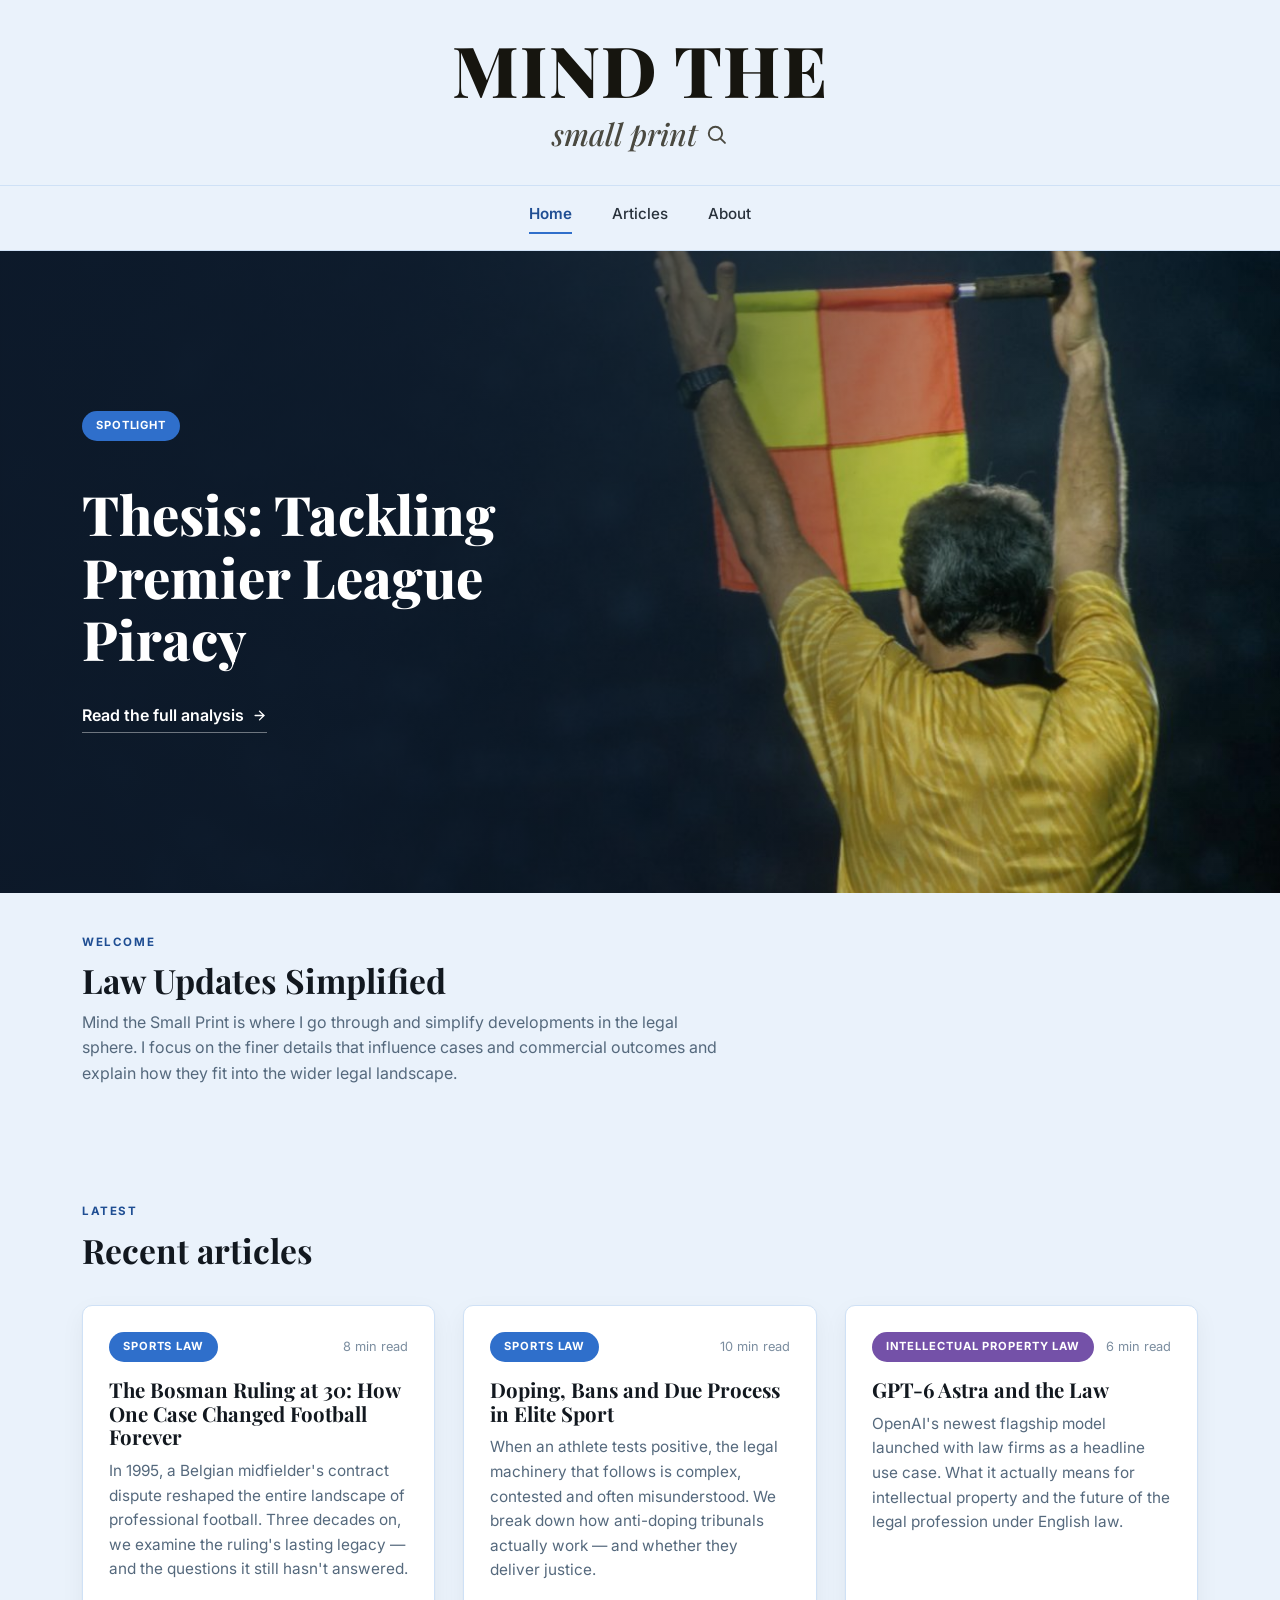
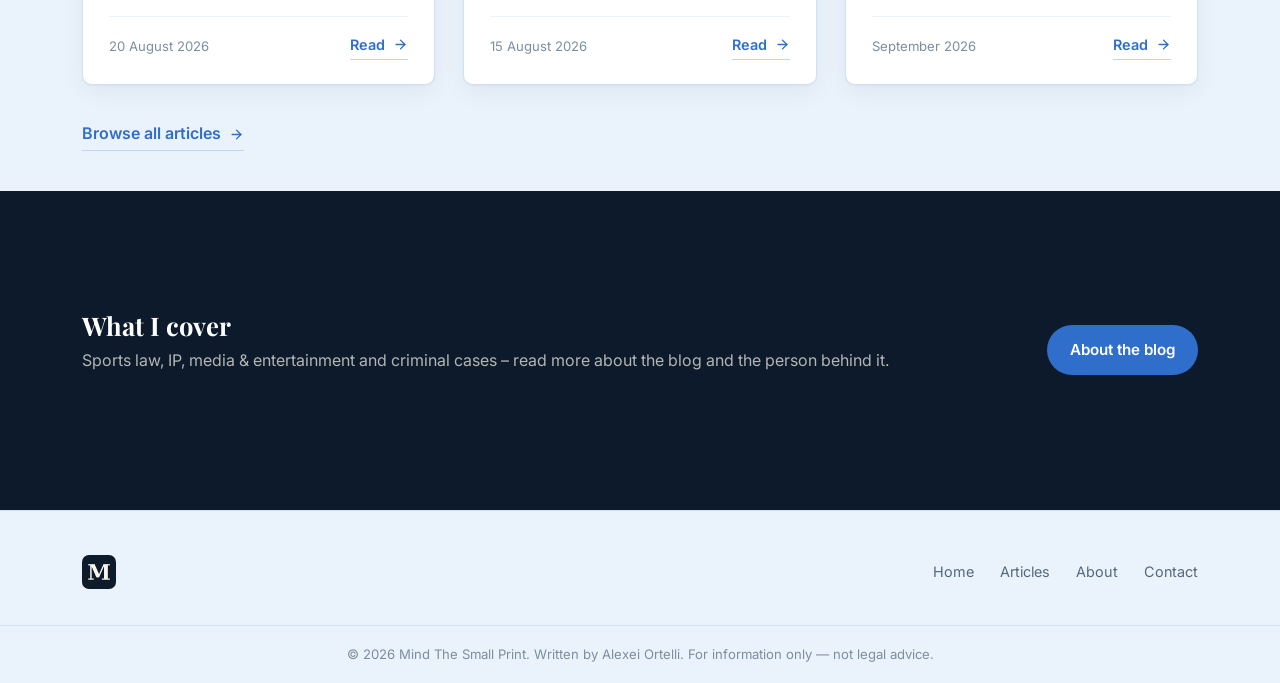
==== index.html @ 3b4da3f6 "Add Site Files" ====
<!DOCTYPE html>
<html lang="en">
<head>
<meta charset="UTF-8">
<meta name="viewport" content="width=device-width, initial-scale=1.0">
<title>Home | Mind The Small Print</title>
<meta name="description" content="Plain-English analysis and commentary on legal developments, with a particular eye on sports law.">
<meta property="og:title" content="Home | Mind The Small Print">
<meta property="og:description" content="Plain-English analysis and commentary on legal developments, with a particular eye on sports law.">
<meta property="og:type" content="website">
<meta property="og:image" content="https://mindthesmallprint.netlify.app/assets/logo-dark.png">
<link rel="icon" type="image/png" href="assets/favicon-32.png">
<link rel="stylesheet" href="css/style.css">
</head>
<body>
  <header class="site-header">
    <div class="brand-row">
      <a href="index.html" class="brand-logo" aria-label="Mind The Small Print — small print">
        <span class="brand-main">MIND THE</span>
        <span class="brand-tagline">small print <svg viewBox="0 0 24 24" fill="none" stroke="currentColor" stroke-width="2" stroke-linecap="round" stroke-linejoin="round"><circle cx="11" cy="11" r="7"/><line x1="21" y1="21" x2="16.65" y2="16.65"/></svg></span>
      </a>
    </div>
    <nav class="site-nav">
      <div class="nav-inner">
        <a href="index.html" class="nav-link active">Home</a>
        <a href="articles.html" class="nav-link">Articles</a>
        <a href="about.html" class="nav-link">About</a>
      </div>
    </nav>
  </header>
  <section class="hero hero-photo" style="background-image:url('assets/article-piracy-hero.jpg');">
    <div class="hero-photo-overlay"></div>
    <div class="hero-inner">
      <span class="badge category-sports">SPOTLIGHT</span>
      <h1>Thesis: Tackling Premier League Piracy</h1>
      <div class="hero-actions">
        <a href="articles/tackling-premier-league-piracy.html" class="text-link on-dark">Read the full analysis <svg viewBox="0 0 24 24" fill="none" stroke="currentColor" stroke-width="2.2" stroke-linecap="round" stroke-linejoin="round"><line x1="5" y1="12" x2="19" y2="12"/><polyline points="12 5 19 12 12 19"/></svg></a>
      </div>
    </div>
  </section>
  <section class="section-tight">
    <div class="container">
      <div class="section-head">
        <span class="eyebrow">Welcome</span>
        <h2>Law Updates Simplified</h2>
        <p>Mind the Small Print is where I go through and simplify developments in the legal sphere. I focus on the finer details that influence cases and commercial outcomes and explain how they fit into the wider legal landscape.</p>
      </div>
    </div>
  </section>
  <section class="section-tight">
    <div class="container">
      <div class="section-head">
        <span class="eyebrow">Latest</span>
        <h2>Recent articles</h2>
      </div>
      <div class="grid grid-3">
        <article class="card" data-category="Sports Law" data-title="the bosman ruling at 30: how one case changed football forever" data-excerpt="in 1995, a belgian midfielder's contract dispute reshaped the entire landscape of professional football. three decades on, we examine the ruling's lasting legacy — and the questions it still hasn't answered.">
          <div class="card-top">
            <span class="badge category-sports">Sports Law</span>
            <span class="read-time">8 min read</span>
          </div>
          <h3><a href="articles/bosman-ruling-at-30.html">The Bosman Ruling at 30: How One Case Changed Football Forever</a></h3>
          <p class="excerpt">In 1995, a Belgian midfielder's contract dispute reshaped the entire landscape of professional football. Three decades on, we examine the ruling's lasting legacy — and the questions it still hasn't answered.</p>
          <div class="card-foot">
            <span class="date">20 August 2026</span>
            <a href="articles/bosman-ruling-at-30.html" class="text-link">Read <svg viewBox="0 0 24 24" fill="none" stroke="currentColor" stroke-width="2.2" stroke-linecap="round" stroke-linejoin="round"><line x1="5" y1="12" x2="19" y2="12"/><polyline points="12 5 19 12 12 19"/></svg></a>
          </div>
        </article>
        <article class="card" data-category="Sports Law" data-title="doping, bans and due process in elite sport" data-excerpt="when an athlete tests positive, the legal machinery that follows is complex, contested and often misunderstood. we break down how anti-doping tribunals actually work — and whether they deliver justice.">
          <div class="card-top">
            <span class="badge category-sports">Sports Law</span>
            <span class="read-time">10 min read</span>
          </div>
          <h3><a href="articles/doping-bans-and-due-process.html">Doping, Bans and Due Process in Elite Sport</a></h3>
          <p class="excerpt">When an athlete tests positive, the legal machinery that follows is complex, contested and often misunderstood. We break down how anti-doping tribunals actually work — and whether they deliver justice.</p>
          <div class="card-foot">
            <span class="date">15 August 2026</span>
            <a href="articles/doping-bans-and-due-process.html" class="text-link">Read <svg viewBox="0 0 24 24" fill="none" stroke="currentColor" stroke-width="2.2" stroke-linecap="round" stroke-linejoin="round"><line x1="5" y1="12" x2="19" y2="12"/><polyline points="12 5 19 12 12 19"/></svg></a>
          </div>
        </article>
        <article class="card" data-category="Intellectual Property Law" data-title="gpt-6 astra and the law" data-excerpt="openai's newest flagship model launched with law firms as a headline use case. what it actually means for intellectual property and the future of the legal profession under english law.">
          <div class="card-top">
            <span class="badge category-ip">Intellectual Property Law</span>
            <span class="read-time">6 min read</span>
          </div>
          <h3><a href="articles/gpt-6-astra-and-the-law.html">GPT-6 Astra and the Law</a></h3>
          <p class="excerpt">OpenAI's newest flagship model launched with law firms as a headline use case. What it actually means for intellectual property and the future of the legal profession under English law.</p>
          <div class="card-foot">
            <span class="date">September 2026</span>
            <a href="articles/gpt-6-astra-and-the-law.html" class="text-link">Read <svg viewBox="0 0 24 24" fill="none" stroke="currentColor" stroke-width="2.2" stroke-linecap="round" stroke-linejoin="round"><line x1="5" y1="12" x2="19" y2="12"/><polyline points="12 5 19 12 12 19"/></svg></a>
          </div>
        </article>
      </div>
      <div style="margin-top:36px;">
        <a href="articles.html" class="text-link">Browse all articles <svg viewBox="0 0 24 24" fill="none" stroke="currentColor" stroke-width="2.2" stroke-linecap="round" stroke-linejoin="round"><line x1="5" y1="12" x2="19" y2="12"/><polyline points="12 5 19 12 12 19"/></svg></a>
      </div>
    </div>
  </section>
  <section class="cta-band">
    <div class="cta-inner">
      <div>
        <h2>What I cover</h2>
        <p>Sports law, IP, media & entertainment and criminal cases – read more about the blog and the person behind it.</p>
      </div>
      <a href="about.html" class="btn btn-primary">About the blog</a>
    </div>
  </section>
  <footer class="site-footer">
    <div class="footer-inner">
      <a href="index.html" class="footer-logo">
        <img src="assets/favicon.png" alt="Mind The Small Print">
      </a>
      <nav class="footer-links">
        <a href="index.html">Home</a>
        <a href="articles.html">Articles</a>
        <a href="about.html">About</a>
        <a href="mailto:Alexeiortelli@outlook.com">Contact</a>
      </nav>
    </div>
    <div class="footer-bottom">
      &copy; <span id="year"></span> Mind The Small Print. Written by Alexei Ortelli. For information only — not legal advice.
    </div>
  </footer>
  <script src="js/articles-data.js"></script>
  <script src="js/main.js"></script>
</body>
</html>
---- css/style.css ----
/* ==========================================================================
   Mind The Small Print — stylesheet
   A single shared stylesheet used by every page of the site.
   ========================================================================== */

@import url('https://fonts.googleapis.com/css2?family=Playfair+Display:ital,wght@0,600;0,700;0,800;0,900;1,500;1,600&family=Inter:wght@400;500;600;700&display=swap');

:root {
  /* Brand palette */
  --navy: #0d1a2b;
  --navy-soft: #16293f;
  --blue: #2f6fcb;
  --blue-dark: #1f4e93;
  --blue-pale: #eaf2fb;
  --blue-band: #d7e7f8;
  --blue-card: #eef5fc;
  --blue-border: #bcd7f2;
  --blue-border-soft: #cfe1f6;

  --ink: #12181f;
  --ink-soft: #29323c;
  --muted: #55697d;
  --muted-soft: #7c8ea0;

  --white: #ffffff;
  --cream: #faf6ee;

  --serif: 'Playfair Display', Georgia, 'Times New Roman', serif;
  --sans: 'Inter', -apple-system, BlinkMacSystemFont, 'Segoe UI', Roboto, sans-serif;

  --max-width: 1180px;
  --radius-s: 6px;
  --radius-m: 10px;
  --radius-full: 999px;

  --shadow-card: 0 1px 2px rgba(13, 26, 43, 0.04), 0 8px 24px rgba(13, 26, 43, 0.05);
}

* { box-sizing: border-box; }

html {
  scroll-behavior: smooth;
}

body {
  margin: 0;
  font-family: var(--sans);
  background: var(--blue-pale);
  color: var(--ink-soft);
  line-height: 1.6;
  -webkit-font-smoothing: antialiased;
}

img { max-width: 100%; display: block; }

a { color: inherit; text-decoration: none; }

.container {
  max-width: var(--max-width);
  margin: 0 auto;
  padding: 0 32px;
}

h1, h2, h3, h4 {
  font-family: var(--serif);
  color: var(--ink);
  line-height: 1.15;
  margin: 0;
}

p { margin: 0 0 1em 0; }

.eyebrow {
  display: block;
  font-family: var(--sans);
  font-size: 0.72rem;
  font-weight: 700;
  letter-spacing: 0.14em;
  text-transform: uppercase;
  color: var(--blue-dark);
  margin-bottom: 10px;
}

/* ---------- Buttons & links ---------- */

.text-link {
  display: inline-flex;
  align-items: center;
  gap: 8px;
  font-weight: 600;
  color: var(--blue);
  border-bottom: 1.5px solid var(--blue-border);
  padding-bottom: 3px;
  transition: color 0.15s ease, border-color 0.15s ease, gap 0.15s ease;
}
.text-link:hover { color: var(--blue-dark); border-color: var(--blue-dark); gap: 11px; }
.text-link.on-dark { color: var(--white); border-color: rgba(255,255,255,0.4); }
.text-link.on-dark:hover { color: var(--white); border-color: var(--white); }
.text-link svg { width: 15px; height: 15px; flex-shrink: 0; }

.btn {
  display: inline-flex;
  align-items: center;
  gap: 8px;
  font-family: var(--sans);
  font-weight: 600;
  font-size: 0.95rem;
  padding: 12px 22px;
  border-radius: var(--radius-full);
  border: 1.5px solid transparent;
  cursor: pointer;
  transition: all 0.15s ease;
}
.btn-primary { background: var(--blue); color: var(--white); }
.btn-primary:hover { background: var(--blue-dark); }
.btn-outline { background: transparent; border-color: var(--blue-border); color: var(--blue-dark); }
.btn-outline:hover { border-color: var(--blue); background: var(--blue-card); }

/* ---------- Badges / pills ---------- */

.badge {
  display: inline-block;
  font-family: var(--sans);
  font-size: 0.7rem;
  font-weight: 700;
  letter-spacing: 0.08em;
  text-transform: uppercase;
  padding: 6px 14px;
  border-radius: var(--radius-full);
  background: var(--blue);
  color: var(--white);
  white-space: nowrap;
}
.badge.badge-outline {
  background: transparent;
  border: 1.5px solid var(--blue-border);
  color: var(--blue-dark);
}

.category-sports  { background: #2f6fcb; }
.category-ip { background: #7451a8; }
.category-media { background: #2f8a9c; }
.category-criminal { background: #a83a4a; }
.category-wider { background: #a8632f; }

/* ---------- Header ---------- */

.site-header {
  background: var(--blue-pale);
}
.site-header .brand-row {
  padding: 34px 32px 26px;
  text-align: center;
}
.brand-logo {
  display: inline-flex;
  flex-direction: column;
  align-items: center;
  gap: 6px;
}
.brand-main {
  font-family: var(--serif);
  font-weight: 800;
  font-size: clamp(2.6rem, 6vw, 4.4rem);
  letter-spacing: 0.02em;
  color: #16150f;
  line-height: 1;
}
.brand-tagline {
  display: inline-flex;
  align-items: center;
  gap: 8px;
  font-family: var(--serif);
  font-style: italic;
  font-weight: 500;
  font-size: clamp(1.3rem, 2.6vw, 1.9rem);
  color: #4a4940;
}
.brand-tagline svg {
  width: 0.75em;
  height: 0.75em;
  stroke: #4a4940;
  flex-shrink: 0;
}

.site-nav {
  border-top: 1px solid var(--blue-border-soft);
  border-bottom: 1px solid var(--blue-border-soft);
}
.site-nav .nav-inner {
  display: flex;
  justify-content: center;
  gap: 40px;
  padding: 16px 32px;
}
.site-nav a {
  font-weight: 500;
  font-size: 0.95rem;
  color: var(--ink-soft);
  padding-bottom: 6px;
  border-bottom: 2px solid transparent;
  transition: color 0.15s ease, border-color 0.15s ease;
}
.site-nav a:hover { color: var(--blue-dark); }
.site-nav a.active {
  color: var(--blue-dark);
  font-weight: 600;
  border-bottom-color: var(--blue);
}

.nav-toggle {
  display: none;
  background: none;
  border: none;
  cursor: pointer;
  padding: 8px;
}
.nav-toggle svg { width: 24px; height: 24px; color: var(--ink); }

/* ---------- Hero (home + article header) ---------- */

.hero {
  position: relative;
  background: linear-gradient(160deg, var(--navy) 0%, var(--navy-soft) 100%);
  color: var(--white);
  overflow: hidden;
}
.hero-motif {
  position: absolute;
  inset: 0;
  opacity: 0.5;
  pointer-events: none;
}
.hero-motif svg { width: 100%; height: 100%; }

.hero.hero-photo {
  background-size: cover;
  background-position: center 25%;
  background-repeat: no-repeat;
}
.hero-photo-overlay {
  position: absolute;
  inset: 0;
  background: linear-gradient(100deg,
    rgba(13, 26, 43, 0.97) 0%,
    rgba(13, 26, 43, 0.90) 30%,
    rgba(13, 26, 43, 0.58) 52%,
    rgba(13, 26, 43, 0.22) 72%,
    rgba(13, 26, 43, 0.05) 100%);
  pointer-events: none;
}

.hero-inner {
  position: relative;
  z-index: 1;
  padding: 96px 32px 96px;
  max-width: var(--max-width);
  margin: 0 auto;
  display: grid;
  grid-template-columns: minmax(0, 1fr);
  justify-items: start;
  gap: 20px;
}
.hero .badge { margin-bottom: 22px; }
.hero h1 {
  font-size: clamp(2.2rem, 5vw, 3.4rem);
  font-weight: 800;
  color: var(--white);
  max-width: 16ch;
}
.hero .hero-meta {
  display: flex;
  gap: 18px;
  align-items: center;
  color: rgba(250, 246, 238, 0.7);
  font-size: 0.9rem;
  margin-top: 4px;
  flex-wrap: wrap;
}
.hero .hero-actions { margin-top: 12px; }

.hero.hero-compact .hero-inner { padding: 64px 32px 60px; }
.hero.hero-compact h1 { font-size: clamp(1.9rem, 4vw, 2.6rem); max-width: 22ch; }

/* ---------- Section bands ---------- */

.band {
  background: var(--blue-band);
  border-bottom: 1px solid var(--blue-border-soft);
}
.band-inner { padding: 56px 32px 48px; max-width: var(--max-width); margin: 0 auto; }
.band h1, .band h2 { max-width: 26ch; }
.band .lede { font-size: 1.1rem; color: var(--muted); margin-top: 14px; max-width: 56ch; }

/* ---------- Sections / layout ---------- */

section { padding: 64px 0; }
.section-tight { padding: 40px 0; }

.section-head { max-width: 640px; margin: 0 0 36px; }
.section-head h2 { font-size: clamp(1.6rem, 3vw, 2.1rem); }
.section-head p { color: var(--muted); margin-top: 10px; }

.grid {
  display: grid;
  gap: 28px;
}
.grid-3 { grid-template-columns: repeat(3, 1fr); }
.grid-2 { grid-template-columns: repeat(2, 1fr); }

/* ---------- Article cards ---------- */

.card {
  background: var(--white);
  border: 1px solid var(--blue-border-soft);
  border-radius: var(--radius-m);
  padding: 26px 26px 24px;
  display: flex;
  flex-direction: column;
  box-shadow: var(--shadow-card);
  transition: transform 0.18s ease, box-shadow 0.18s ease, border-color 0.18s ease;
}
.card:hover {
  transform: translateY(-3px);
  border-color: var(--blue-border);
  box-shadow: 0 10px 28px rgba(13, 26, 43, 0.09);
}
.card-top {
  display: flex;
  justify-content: space-between;
  align-items: center;
  margin-bottom: 16px;
  gap: 10px;
}
.card-top .read-time { font-size: 0.8rem; color: var(--muted-soft); white-space: nowrap; }
.card h3 {
  font-size: 1.28rem;
  font-weight: 700;
  margin-bottom: 10px;
}
.card h3 a:hover { color: var(--blue-dark); }
.card p.excerpt {
  color: var(--muted);
  font-size: 0.96rem;
  flex-grow: 1;
}
.card-foot {
  display: flex;
  justify-content: space-between;
  align-items: center;
  margin-top: 18px;
  padding-top: 16px;
  border-top: 1px solid var(--blue-pale);
}
.card-foot .date { font-size: 0.82rem; color: var(--muted-soft); }
.card-foot .text-link { font-size: 0.9rem; }

/* ---------- Simple info cards (About: what I cover) ---------- */

.info-card {
  background: var(--blue-card);
  border: 1px solid var(--blue-border-soft);
  border-radius: var(--radius-m);
  padding: 22px 24px;
  transition: border-color 0.15s ease, box-shadow 0.15s ease;
}
.info-card:hover { border-color: var(--blue-border); box-shadow: var(--shadow-card); }
.info-card h3 { font-size: 1.08rem; margin-bottom: 8px; }
.info-card h3 a { border-bottom: 1.5px solid transparent; }
.info-card h3 a:hover { color: var(--blue-dark); border-bottom-color: var(--blue-border); }
.info-card p { color: var(--muted); font-size: 0.93rem; margin: 0; }
.info-card-wide { grid-column: 1 / -1; }

/* ---------- Filters / search (Articles page) ---------- */

.filters-row {
  display: flex;
  align-items: center;
  justify-content: space-between;
  gap: 24px;
  flex-wrap: wrap;
  padding: 26px 0;
}
.filter-pills {
  display: flex;
  gap: 10px;
  flex-wrap: wrap;
}
.filter-pill {
  font-family: var(--sans);
  font-size: 0.85rem;
  font-weight: 600;
  padding: 8px 18px;
  border-radius: var(--radius-full);
  border: 1.5px solid var(--blue-border);
  background: var(--white);
  color: var(--blue-dark);
  cursor: pointer;
  transition: all 0.15s ease;
}
.filter-pill:hover { border-color: var(--blue); }
.filter-pill.active { background: var(--blue); border-color: var(--blue); color: var(--white); }

.search-box {
  position: relative;
  min-width: 240px;
}
.search-box input {
  width: 100%;
  font-family: var(--sans);
  font-size: 0.92rem;
  padding: 10px 16px 10px 38px;
  border-radius: var(--radius-full);
  border: 1.5px solid var(--blue-border);
  background: var(--white);
  color: var(--ink-soft);
}
.search-box input:focus {
  outline: none;
  border-color: var(--blue);
}
.search-box svg {
  position: absolute;
  left: 13px;
  top: 50%;
  transform: translateY(-50%);
  width: 16px;
  height: 16px;
  color: var(--muted-soft);
}

.empty-state {
  text-align: center;
  padding: 64px 20px;
  color: var(--muted);
}
.empty-state h3 { margin-bottom: 8px; color: var(--ink-soft); }

/* ---------- About page: author card ---------- */

.author-card {
  display: flex;
  align-items: flex-start;
  justify-content: space-between;
  gap: 40px;
}
.author-text { flex: 1 1 auto; min-width: 0; }
.author-card .name { font-size: 1.5rem; margin: 2px 0 12px; }
.author-card p { color: var(--muted); }
.author-card p a { color: var(--blue-dark); font-weight: 600; border-bottom: 1px solid var(--blue-border); }
.author-card p a:hover { color: var(--blue); }
.author-photo {
  width: 140px;
  height: 140px;
  border-radius: 50%;
  object-fit: cover;
  flex-shrink: 0;
  border: 3px solid #ffffff;
  box-shadow: 0 4px 14px rgba(22, 21, 15, 0.14);
}

/* ---------- Article body ---------- */

.article-body {
  max-width: 720px;
  margin: 0 auto;
  padding: 56px 32px 40px;
}
.article-body p {
  font-size: 1.08rem;
  color: var(--ink-soft);
}
.article-body h2 {
  font-size: 1.5rem;
  margin: 1.6em 0 0.6em;
}
.article-body h3 {
  font-size: 1.2rem;
  margin: 1.4em 0 0.5em;
}
.article-body blockquote {
  margin: 1.8em 0;
  padding: 4px 0 4px 22px;
  border-left: 3px solid var(--blue);
  font-family: var(--serif);
  font-style: italic;
  font-size: 1.2rem;
  color: var(--ink-soft);
}
.article-body ul, .article-body ol {
  font-size: 1.05rem;
  color: var(--ink-soft);
  padding-left: 1.3em;
}
.article-body li { margin-bottom: 0.5em; }
.article-body a { color: var(--blue-dark); border-bottom: 1px solid var(--blue-border); font-weight: 500; }
.article-body a:hover { color: var(--blue); }
.article-body hr {
  border: none;
  border-top: 1px solid var(--blue-border-soft);
  margin: 2.4em 0;
}

.disclaimer {
  max-width: 720px;
  margin: 0 auto 56px;
  padding: 18px 32px;
}
.disclaimer p {
  background: var(--blue-card);
  border: 1px solid var(--blue-border-soft);
  border-radius: var(--radius-m);
  padding: 16px 20px;
  font-size: 0.88rem;
  color: var(--muted);
  margin: 0;
}

.article-nav {
  border-top: 1px solid var(--blue-border-soft);
  padding: 32px 0 0;
}

/* ---------- Newsletter / CTA band ---------- */

.cta-band {
  background: var(--navy);
  color: var(--white);
}
.cta-inner {
  max-width: var(--max-width);
  margin: 0 auto;
  padding: 56px 32px;
  display: flex;
  justify-content: space-between;
  align-items: center;
  gap: 24px;
  flex-wrap: wrap;
}
.cta-inner h2 { color: var(--white); font-size: 1.6rem; max-width: 20ch; }
.cta-inner p { color: rgba(250,246,238,0.7); margin-top: 8px; }

/* ---------- Footer ---------- */

.site-footer {
  background: var(--blue-pale);
  border-top: 1px solid var(--blue-border-soft);
}
.footer-inner {
  max-width: var(--max-width);
  margin: 0 auto;
  padding: 44px 32px 36px;
  display: flex;
  justify-content: space-between;
  align-items: center;
  gap: 20px;
  flex-wrap: wrap;
}
.footer-logo img { height: 34px; width: 34px; border-radius: 7px; }
.footer-links { display: flex; gap: 26px; flex-wrap: wrap; }
.footer-links a { font-size: 0.9rem; color: var(--muted); }
.footer-links a:hover { color: var(--blue-dark); }
.footer-bottom {
  border-top: 1px solid var(--blue-border-soft);
  padding: 18px 32px;
  text-align: center;
  font-size: 0.82rem;
  color: var(--muted-soft);
}

/* ---------- Responsive ---------- */

@media (max-width: 860px) {
  .grid-3 { grid-template-columns: repeat(2, 1fr); }
  .hero-inner { padding: 70px 28px; }
}

@media (max-width: 640px) {
  .container, .band-inner, .cta-inner, .footer-inner { padding-left: 20px; padding-right: 20px; }
  .grid-3, .grid-2 { grid-template-columns: 1fr; }
  .site-nav .nav-inner { gap: 26px; padding: 14px 20px; }
  .hero-inner { padding: 56px 20px; }
  .brand-main { font-size: 2.4rem; }
  .brand-tagline { font-size: 1.1rem; }
  .filters-row { flex-direction: column; align-items: stretch; }
  .search-box { min-width: 0; }
  .cta-inner { flex-direction: column; align-items: flex-start; }
  .author-card { flex-direction: column-reverse; align-items: flex-start; gap: 20px; }
  .author-photo { width: 96px; height: 96px; }
}
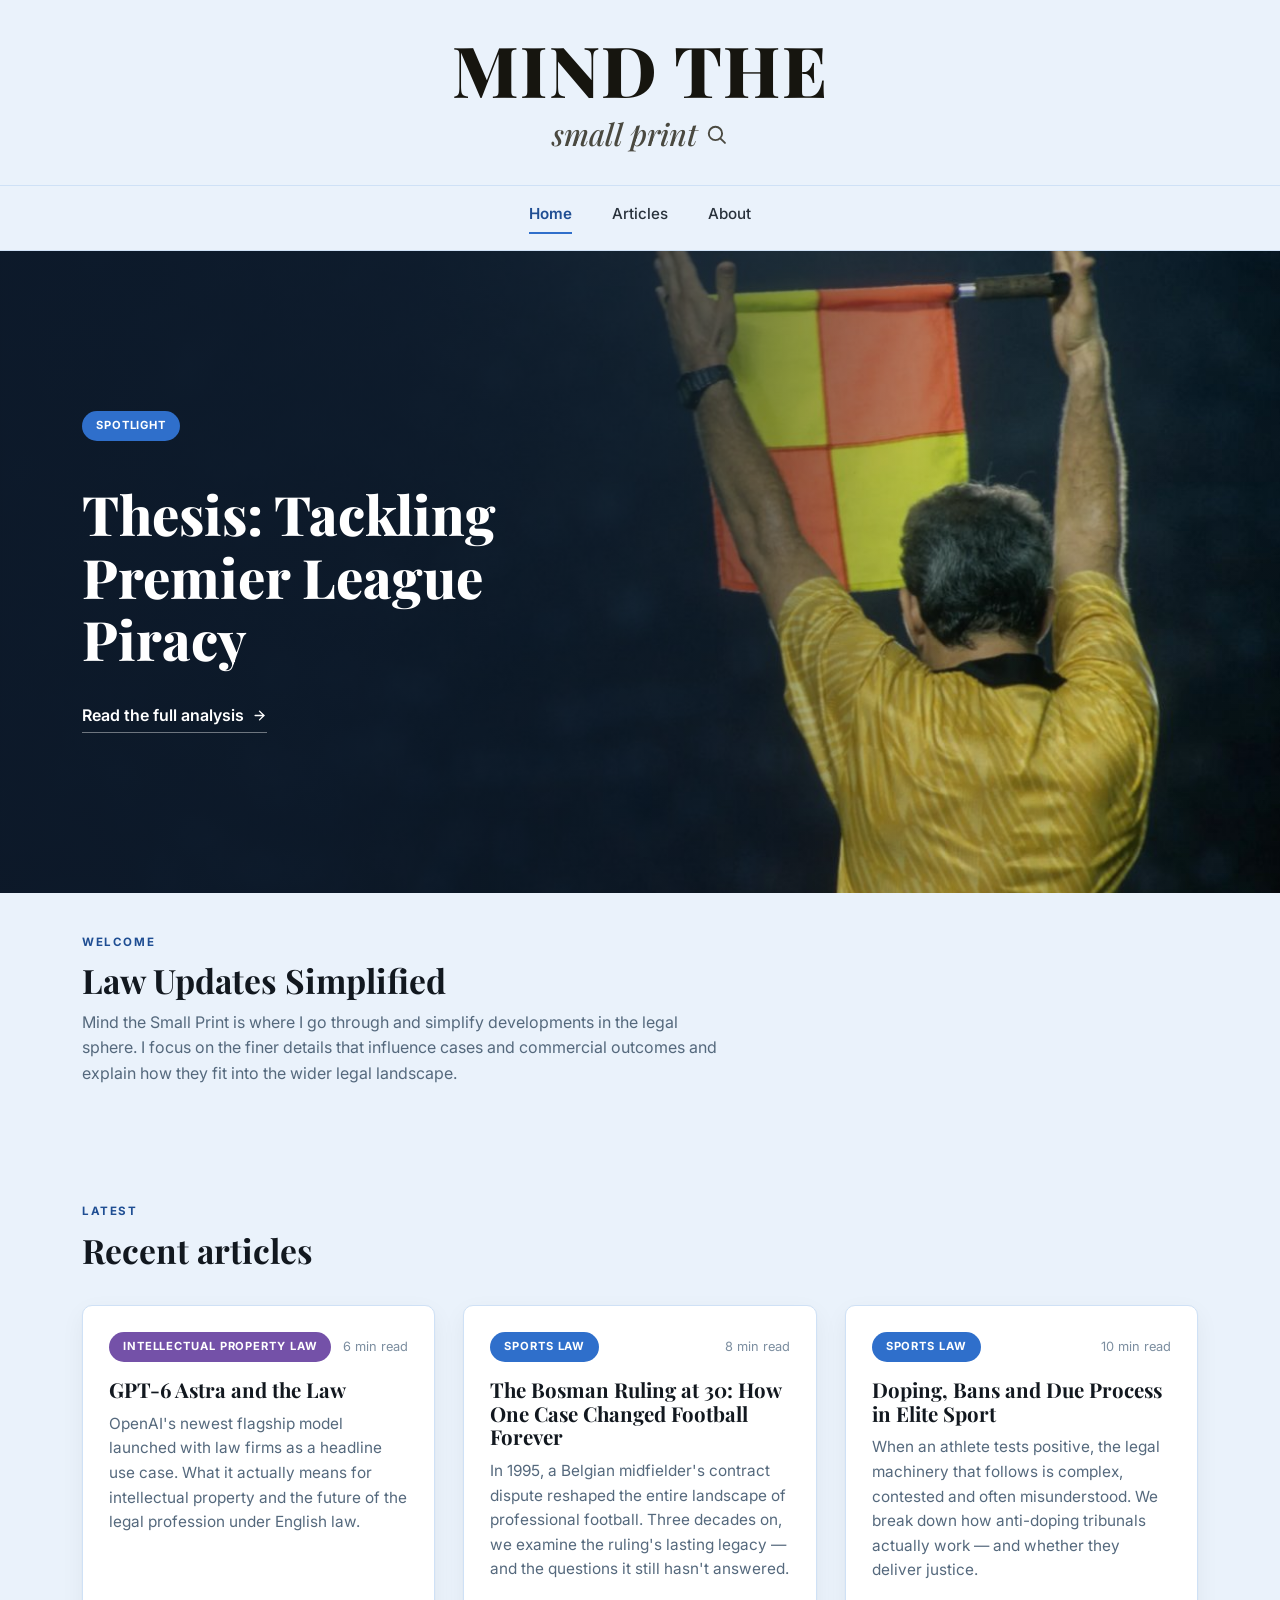
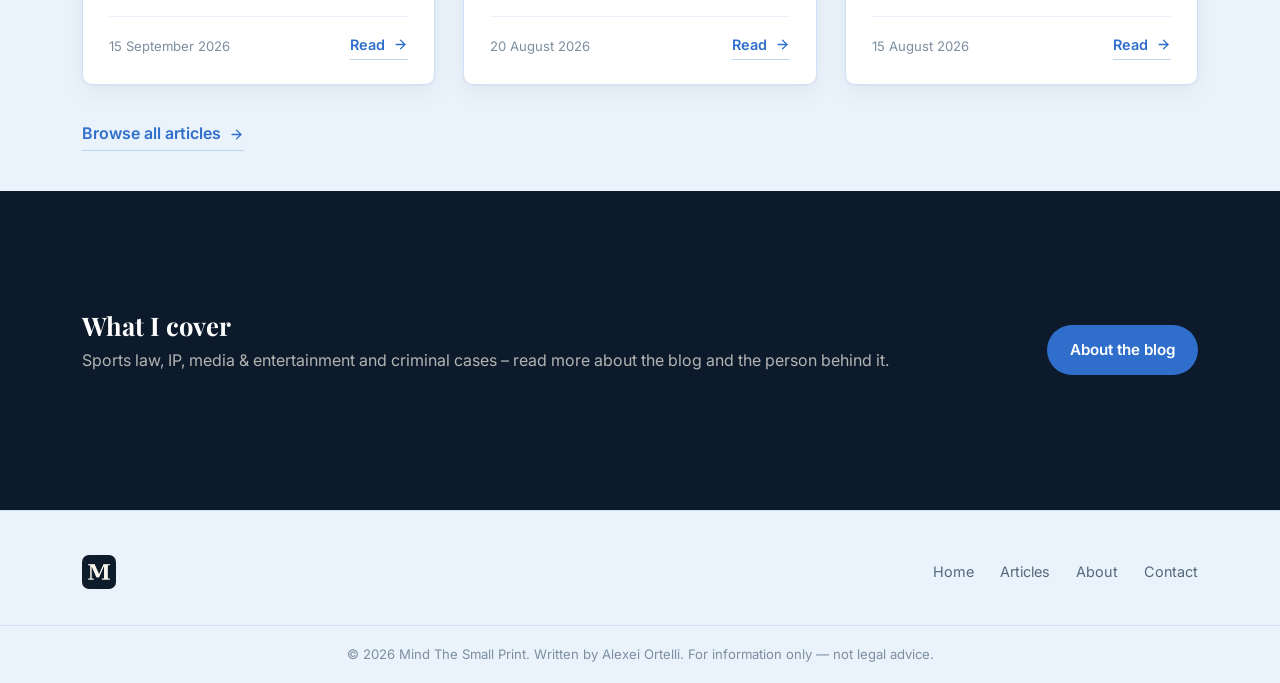
==== commit 04491cfd: "Update GPT 6 order" ====
--- a/index.html
+++ b/index.html
@@ -54,6 +54,18 @@
         <h2>Recent articles</h2>
       </div>
       <div class="grid grid-3">
+        <article class="card" data-category="Intellectual Property Law" data-title="gpt-6 astra and the law" data-excerpt="openai's newest flagship model launched with law firms as a headline use case. what it actually means for intellectual property and the future of the legal profession under english law.">
+          <div class="card-top">
+            <span class="badge category-ip">Intellectual Property Law</span>
+            <span class="read-time">6 min read</span>
+          </div>
+          <h3><a href="articles/gpt-6-astra-and-the-law.html">GPT-6 Astra and the Law</a></h3>
+          <p class="excerpt">OpenAI's newest flagship model launched with law firms as a headline use case. What it actually means for intellectual property and the future of the legal profession under English law.</p>
+          <div class="card-foot">
+            <span class="date">15 September 2026</span>
+            <a href="articles/gpt-6-astra-and-the-law.html" class="text-link">Read <svg viewBox="0 0 24 24" fill="none" stroke="currentColor" stroke-width="2.2" stroke-linecap="round" stroke-linejoin="round"><line x1="5" y1="12" x2="19" y2="12"/><polyline points="12 5 19 12 12 19"/></svg></a>
+          </div>
+        </article>
         <article class="card" data-category="Sports Law" data-title="the bosman ruling at 30: how one case changed football forever" data-excerpt="in 1995, a belgian midfielder's contract dispute reshaped the entire landscape of professional football. three decades on, we examine the ruling's lasting legacy — and the questions it still hasn't answered.">
           <div class="card-top">
             <span class="badge category-sports">Sports Law</span>
@@ -76,18 +88,6 @@
           <div class="card-foot">
             <span class="date">15 August 2026</span>
             <a href="articles/doping-bans-and-due-process.html" class="text-link">Read <svg viewBox="0 0 24 24" fill="none" stroke="currentColor" stroke-width="2.2" stroke-linecap="round" stroke-linejoin="round"><line x1="5" y1="12" x2="19" y2="12"/><polyline points="12 5 19 12 12 19"/></svg></a>
-          </div>
-        </article>
-        <article class="card" data-category="Intellectual Property Law" data-title="gpt-6 astra and the law" data-excerpt="openai's newest flagship model launched with law firms as a headline use case. what it actually means for intellectual property and the future of the legal profession under english law.">
-          <div class="card-top">
-            <span class="badge category-ip">Intellectual Property Law</span>
-            <span class="read-time">6 min read</span>
-          </div>
-          <h3><a href="articles/gpt-6-astra-and-the-law.html">GPT-6 Astra and the Law</a></h3>
-          <p class="excerpt">OpenAI's newest flagship model launched with law firms as a headline use case. What it actually means for intellectual property and the future of the legal profession under English law.</p>
-          <div class="card-foot">
-            <span class="date">September 2026</span>
-            <a href="articles/gpt-6-astra-and-the-law.html" class="text-link">Read <svg viewBox="0 0 24 24" fill="none" stroke="currentColor" stroke-width="2.2" stroke-linecap="round" stroke-linejoin="round"><line x1="5" y1="12" x2="19" y2="12"/><polyline points="12 5 19 12 12 19"/></svg></a>
           </div>
         </article>
       </div>
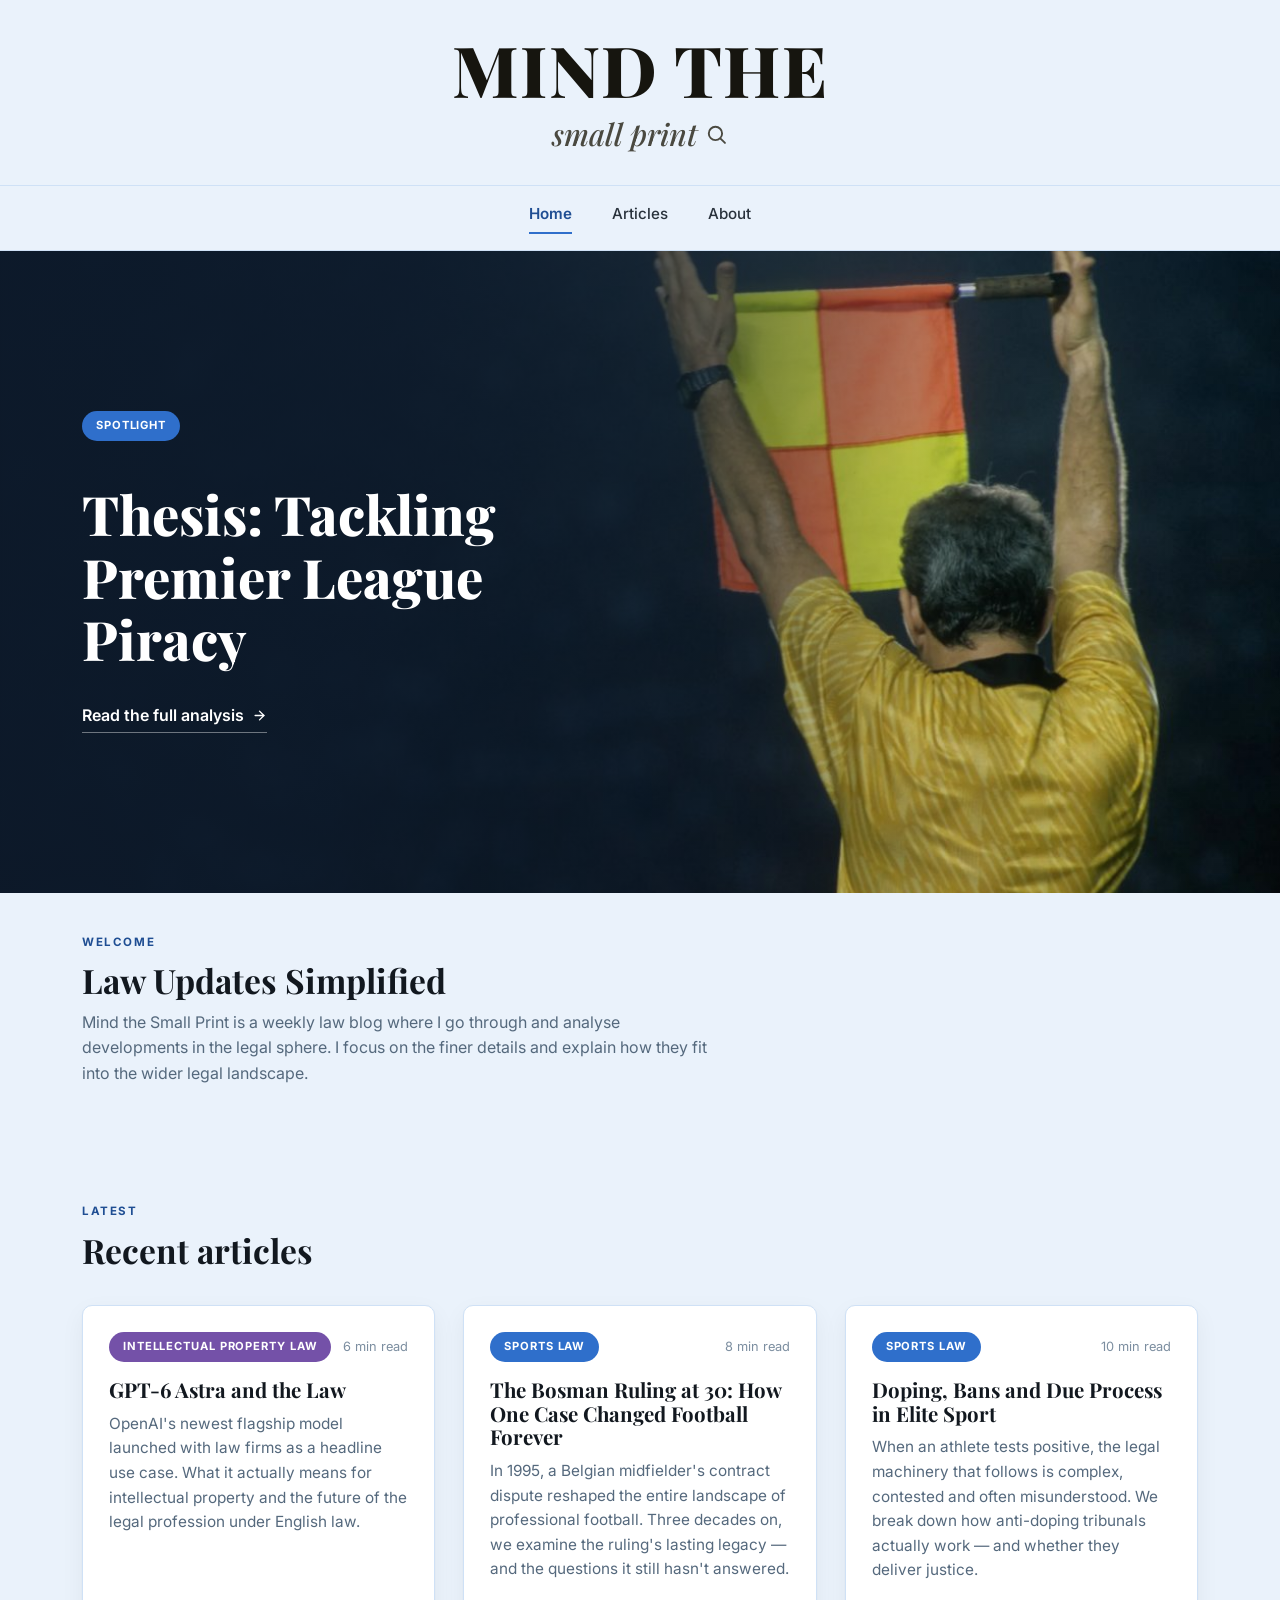
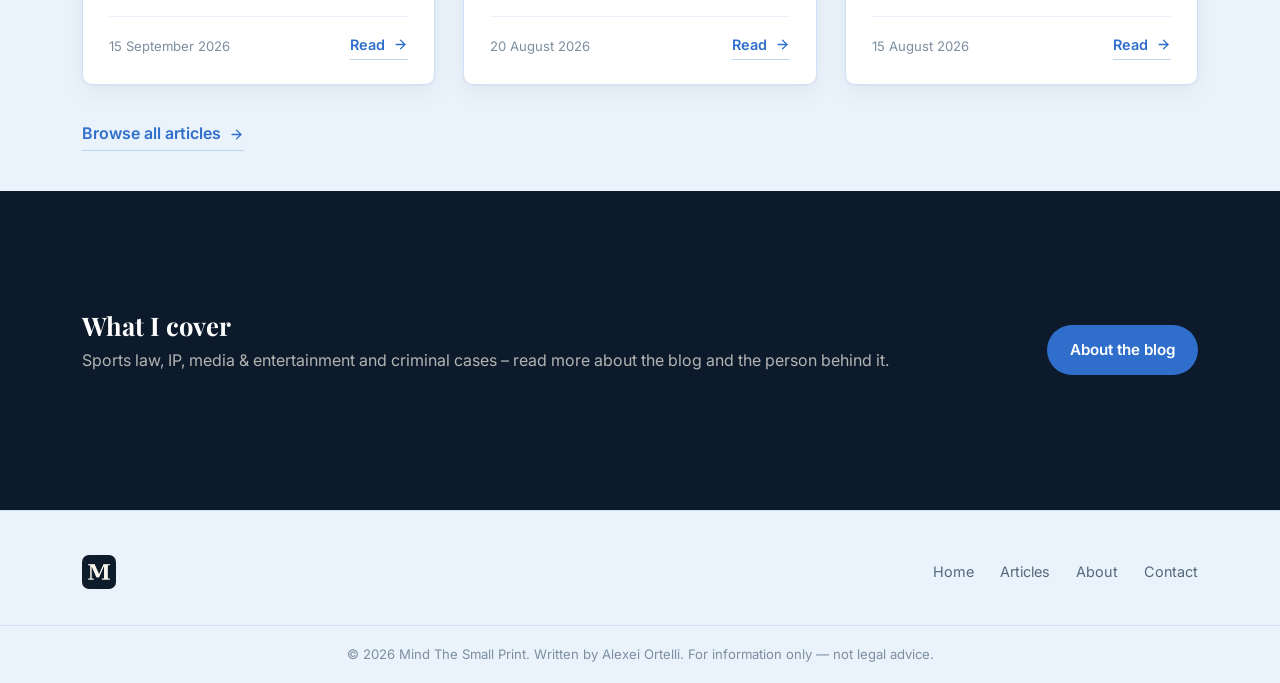
==== commit 5823b9f5: "New Articles" ====
--- a/index.html
+++ b/index.html
@@ -43,7 +43,7 @@
       <div class="section-head">
         <span class="eyebrow">Welcome</span>
         <h2>Law Updates Simplified</h2>
-        <p>Mind the Small Print is where I go through and simplify developments in the legal sphere. I focus on the finer details that influence cases and commercial outcomes and explain how they fit into the wider legal landscape.</p>
+        <p>Mind the Small Print is a weekly law blog where I go through and analyse developments in the legal sphere. I focus on the finer details and explain how they fit into the wider legal landscape.</p>
       </div>
     </div>
   </section>
--- a/css/style.css
+++ b/css/style.css
@@ -137,6 +137,7 @@
   color: var(--blue-dark);
 }
 
+.card-badges, .hero-badges { display: flex; flex-wrap: wrap; gap: 6px; }
 .category-sports  { background: #2f6fcb; }
 .category-ip { background: #7451a8; }
 .category-media { background: #2f8a9c; }
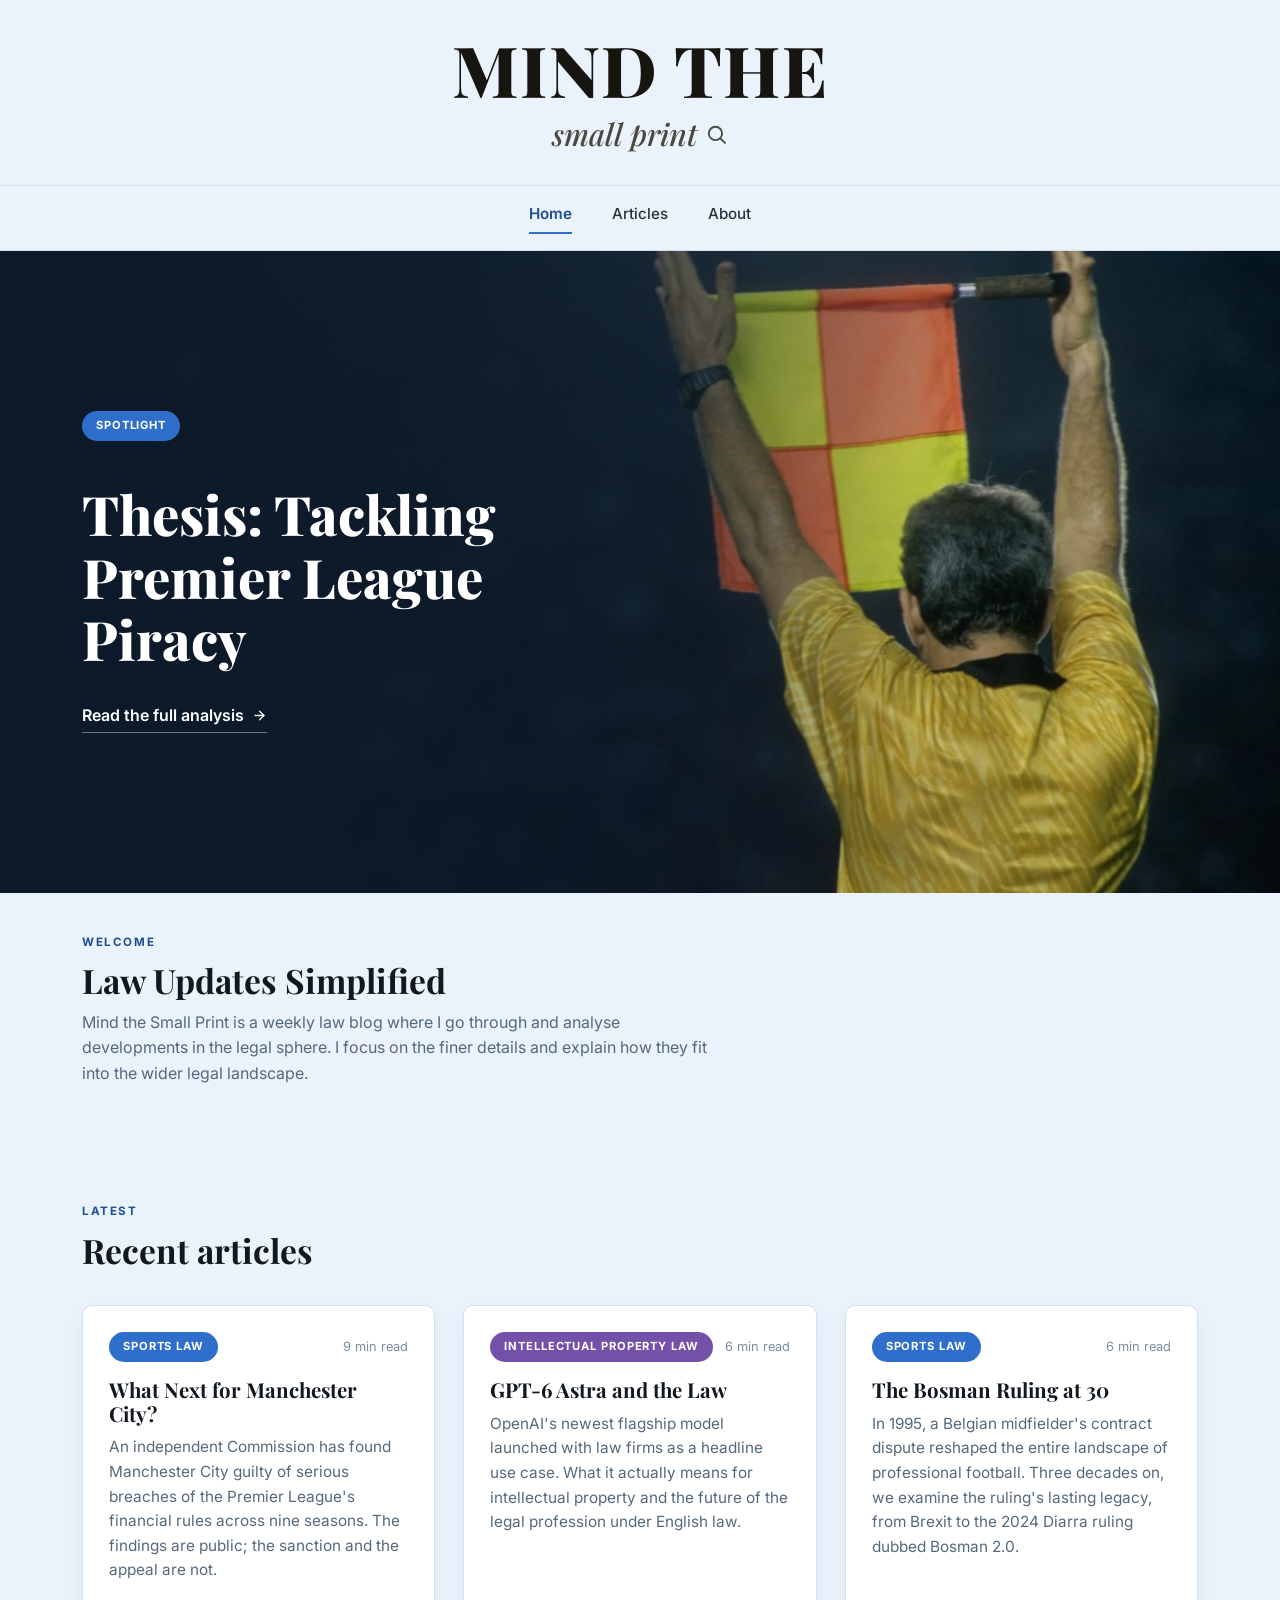
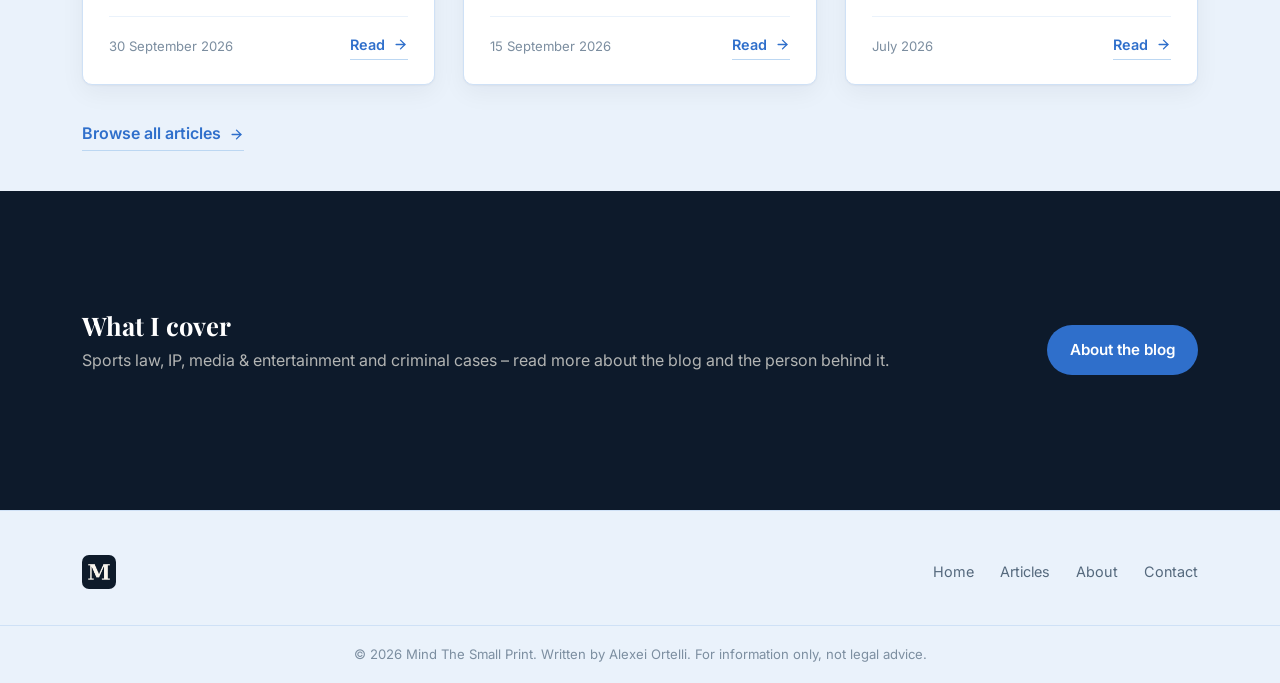
==== commit 055efc96: "Man City Article" ====
--- a/index.html
+++ b/index.html
@@ -15,7 +15,7 @@
 <body>
   <header class="site-header">
     <div class="brand-row">
-      <a href="index.html" class="brand-logo" aria-label="Mind The Small Print — small print">
+      <a href="index.html" class="brand-logo" aria-label="Mind The Small Print">
         <span class="brand-main">MIND THE</span>
         <span class="brand-tagline">small print <svg viewBox="0 0 24 24" fill="none" stroke="currentColor" stroke-width="2" stroke-linecap="round" stroke-linejoin="round"><circle cx="11" cy="11" r="7"/><line x1="21" y1="21" x2="16.65" y2="16.65"/></svg></span>
       </a>
@@ -54,6 +54,18 @@
         <h2>Recent articles</h2>
       </div>
       <div class="grid grid-3">
+        <article class="card" data-category="Sports Law" data-title="what next for manchester city?" data-excerpt="an independent commission has found manchester city guilty of serious breaches of the premier league's financial rules across nine seasons. the findings are public; the sanction and the appeal are not.">
+          <div class="card-top">
+            <span class="badge category-sports">Sports Law</span>
+            <span class="read-time">9 min read</span>
+          </div>
+          <h3><a href="articles/what-next-for-manchester-city.html">What Next for Manchester City?</a></h3>
+          <p class="excerpt">An independent Commission has found Manchester City guilty of serious breaches of the Premier League's financial rules across nine seasons. The findings are public; the sanction and the appeal are not.</p>
+          <div class="card-foot">
+            <span class="date">30 September 2026</span>
+            <a href="articles/what-next-for-manchester-city.html" class="text-link">Read <svg viewBox="0 0 24 24" fill="none" stroke="currentColor" stroke-width="2.2" stroke-linecap="round" stroke-linejoin="round"><line x1="5" y1="12" x2="19" y2="12"/><polyline points="12 5 19 12 12 19"/></svg></a>
+          </div>
+        </article>
         <article class="card" data-category="Intellectual Property Law" data-title="gpt-6 astra and the law" data-excerpt="openai's newest flagship model launched with law firms as a headline use case. what it actually means for intellectual property and the future of the legal profession under english law.">
           <div class="card-top">
             <span class="badge category-ip">Intellectual Property Law</span>
@@ -66,28 +78,16 @@
             <a href="articles/gpt-6-astra-and-the-law.html" class="text-link">Read <svg viewBox="0 0 24 24" fill="none" stroke="currentColor" stroke-width="2.2" stroke-linecap="round" stroke-linejoin="round"><line x1="5" y1="12" x2="19" y2="12"/><polyline points="12 5 19 12 12 19"/></svg></a>
           </div>
         </article>
-        <article class="card" data-category="Sports Law" data-title="the bosman ruling at 30: how one case changed football forever" data-excerpt="in 1995, a belgian midfielder's contract dispute reshaped the entire landscape of professional football. three decades on, we examine the ruling's lasting legacy — and the questions it still hasn't answered.">
+        <article class="card" data-category="Sports Law" data-title="the bosman ruling at 30" data-excerpt="in 1995, a belgian midfielder's contract dispute reshaped the entire landscape of professional football. three decades on, we examine the ruling's lasting legacy, from brexit to the 2024 diarra ruling dubbed bosman 2.0.">
           <div class="card-top">
             <span class="badge category-sports">Sports Law</span>
-            <span class="read-time">8 min read</span>
+            <span class="read-time">6 min read</span>
           </div>
-          <h3><a href="articles/bosman-ruling-at-30.html">The Bosman Ruling at 30: How One Case Changed Football Forever</a></h3>
-          <p class="excerpt">In 1995, a Belgian midfielder's contract dispute reshaped the entire landscape of professional football. Three decades on, we examine the ruling's lasting legacy — and the questions it still hasn't answered.</p>
+          <h3><a href="articles/bosman-ruling-at-30.html">The Bosman Ruling at 30</a></h3>
+          <p class="excerpt">In 1995, a Belgian midfielder's contract dispute reshaped the entire landscape of professional football. Three decades on, we examine the ruling's lasting legacy, from Brexit to the 2024 Diarra ruling dubbed Bosman 2.0.</p>
           <div class="card-foot">
-            <span class="date">20 August 2026</span>
+            <span class="date">July 2026</span>
             <a href="articles/bosman-ruling-at-30.html" class="text-link">Read <svg viewBox="0 0 24 24" fill="none" stroke="currentColor" stroke-width="2.2" stroke-linecap="round" stroke-linejoin="round"><line x1="5" y1="12" x2="19" y2="12"/><polyline points="12 5 19 12 12 19"/></svg></a>
-          </div>
-        </article>
-        <article class="card" data-category="Sports Law" data-title="doping, bans and due process in elite sport" data-excerpt="when an athlete tests positive, the legal machinery that follows is complex, contested and often misunderstood. we break down how anti-doping tribunals actually work — and whether they deliver justice.">
-          <div class="card-top">
-            <span class="badge category-sports">Sports Law</span>
-            <span class="read-time">10 min read</span>
-          </div>
-          <h3><a href="articles/doping-bans-and-due-process.html">Doping, Bans and Due Process in Elite Sport</a></h3>
-          <p class="excerpt">When an athlete tests positive, the legal machinery that follows is complex, contested and often misunderstood. We break down how anti-doping tribunals actually work — and whether they deliver justice.</p>
-          <div class="card-foot">
-            <span class="date">15 August 2026</span>
-            <a href="articles/doping-bans-and-due-process.html" class="text-link">Read <svg viewBox="0 0 24 24" fill="none" stroke="currentColor" stroke-width="2.2" stroke-linecap="round" stroke-linejoin="round"><line x1="5" y1="12" x2="19" y2="12"/><polyline points="12 5 19 12 12 19"/></svg></a>
           </div>
         </article>
       </div>
@@ -118,7 +118,7 @@
       </nav>
     </div>
     <div class="footer-bottom">
-      &copy; <span id="year"></span> Mind The Small Print. Written by Alexei Ortelli. For information only — not legal advice.
+      &copy; <span id="year"></span> Mind The Small Print. Written by Alexei Ortelli. For information only, not legal advice.
     </div>
   </footer>
   <script src="js/articles-data.js"></script>
--- a/css/style.css
+++ b/css/style.css
@@ -1,5 +1,5 @@
 /* ==========================================================================
-   Mind The Small Print — stylesheet
+   Mind The Small Print: stylesheet
    A single shared stylesheet used by every page of the site.
    ========================================================================== */
 
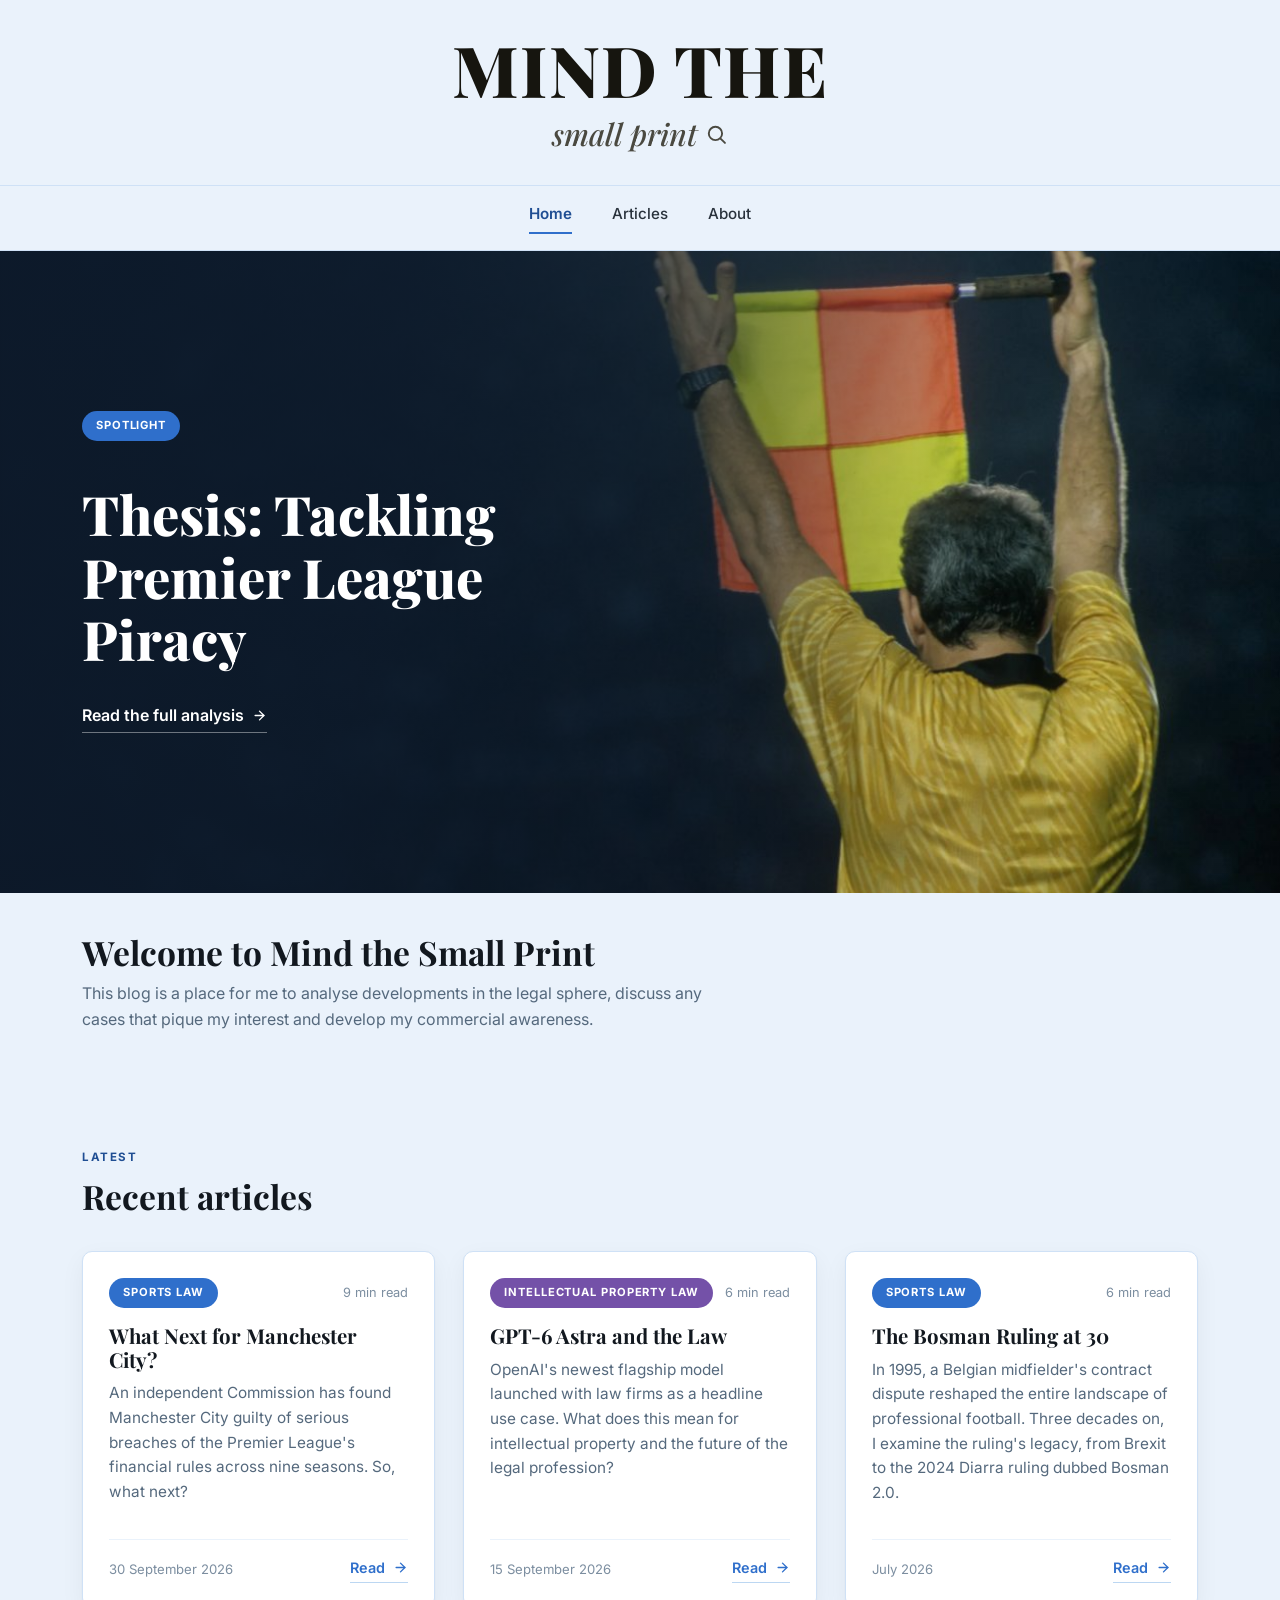
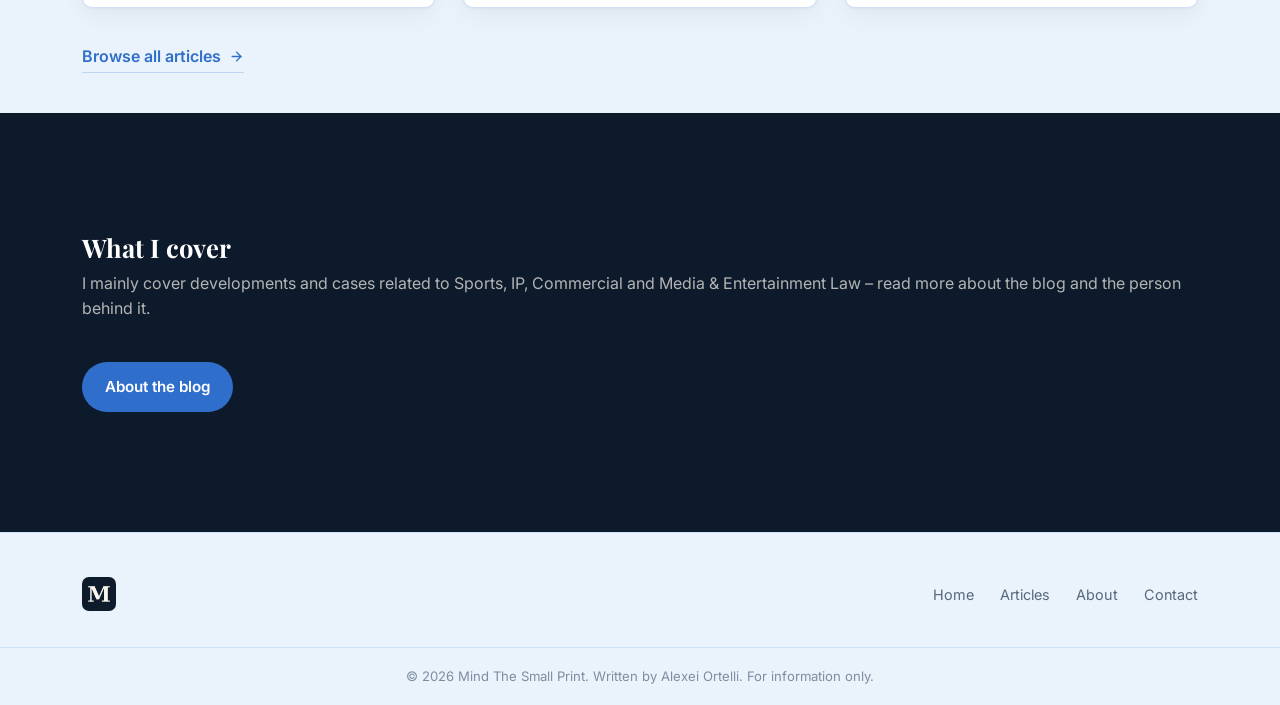
==== commit 5c801cca: "14/10 Update" ====
--- a/index.html
+++ b/index.html
@@ -41,9 +41,8 @@
   <section class="section-tight">
     <div class="container">
       <div class="section-head">
-        <span class="eyebrow">Welcome</span>
-        <h2>Law Updates Simplified</h2>
-        <p>Mind the Small Print is a weekly law blog where I go through and analyse developments in the legal sphere. I focus on the finer details and explain how they fit into the wider legal landscape.</p>
+        <h2>Welcome to Mind the Small Print</h2>
+        <p>This blog is a place for me to analyse developments in the legal sphere, discuss any cases that pique my interest and develop my commercial awareness.</p>
       </div>
     </div>
   </section>
@@ -54,37 +53,37 @@
         <h2>Recent articles</h2>
       </div>
       <div class="grid grid-3">
-        <article class="card" data-category="Sports Law" data-title="what next for manchester city?" data-excerpt="an independent commission has found manchester city guilty of serious breaches of the premier league's financial rules across nine seasons. the findings are public; the sanction and the appeal are not.">
+        <article class="card" data-category="Sports Law" data-title="what next for manchester city?" data-excerpt="an independent commission has found manchester city guilty of serious breaches of the premier league's financial rules across nine seasons. so, what next?">
           <div class="card-top">
             <span class="badge category-sports">Sports Law</span>
             <span class="read-time">9 min read</span>
           </div>
           <h3><a href="articles/what-next-for-manchester-city.html">What Next for Manchester City?</a></h3>
-          <p class="excerpt">An independent Commission has found Manchester City guilty of serious breaches of the Premier League's financial rules across nine seasons. The findings are public; the sanction and the appeal are not.</p>
+          <p class="excerpt">An independent Commission has found Manchester City guilty of serious breaches of the Premier League's financial rules across nine seasons. So, what next?</p>
           <div class="card-foot">
             <span class="date">30 September 2026</span>
             <a href="articles/what-next-for-manchester-city.html" class="text-link">Read <svg viewBox="0 0 24 24" fill="none" stroke="currentColor" stroke-width="2.2" stroke-linecap="round" stroke-linejoin="round"><line x1="5" y1="12" x2="19" y2="12"/><polyline points="12 5 19 12 12 19"/></svg></a>
           </div>
         </article>
-        <article class="card" data-category="Intellectual Property Law" data-title="gpt-6 astra and the law" data-excerpt="openai's newest flagship model launched with law firms as a headline use case. what it actually means for intellectual property and the future of the legal profession under english law.">
+        <article class="card" data-category="Intellectual Property Law" data-title="gpt-6 astra and the law" data-excerpt="openai's newest flagship model launched with law firms as a headline use case. what does this mean for intellectual property and the future of the legal profession?">
           <div class="card-top">
             <span class="badge category-ip">Intellectual Property Law</span>
             <span class="read-time">6 min read</span>
           </div>
           <h3><a href="articles/gpt-6-astra-and-the-law.html">GPT-6 Astra and the Law</a></h3>
-          <p class="excerpt">OpenAI's newest flagship model launched with law firms as a headline use case. What it actually means for intellectual property and the future of the legal profession under English law.</p>
+          <p class="excerpt">OpenAI's newest flagship model launched with law firms as a headline use case. What does this mean for intellectual property and the future of the legal profession?</p>
           <div class="card-foot">
             <span class="date">15 September 2026</span>
             <a href="articles/gpt-6-astra-and-the-law.html" class="text-link">Read <svg viewBox="0 0 24 24" fill="none" stroke="currentColor" stroke-width="2.2" stroke-linecap="round" stroke-linejoin="round"><line x1="5" y1="12" x2="19" y2="12"/><polyline points="12 5 19 12 12 19"/></svg></a>
           </div>
         </article>
-        <article class="card" data-category="Sports Law" data-title="the bosman ruling at 30" data-excerpt="in 1995, a belgian midfielder's contract dispute reshaped the entire landscape of professional football. three decades on, we examine the ruling's lasting legacy, from brexit to the 2024 diarra ruling dubbed bosman 2.0.">
+        <article class="card" data-category="Sports Law" data-title="the bosman ruling at 30" data-excerpt="in 1995, a belgian midfielder's contract dispute reshaped the entire landscape of professional football. three decades on, i examine the ruling's legacy, from brexit to the 2024 diarra ruling dubbed bosman 2.0.">
           <div class="card-top">
             <span class="badge category-sports">Sports Law</span>
             <span class="read-time">6 min read</span>
           </div>
           <h3><a href="articles/bosman-ruling-at-30.html">The Bosman Ruling at 30</a></h3>
-          <p class="excerpt">In 1995, a Belgian midfielder's contract dispute reshaped the entire landscape of professional football. Three decades on, we examine the ruling's lasting legacy, from Brexit to the 2024 Diarra ruling dubbed Bosman 2.0.</p>
+          <p class="excerpt">In 1995, a Belgian midfielder's contract dispute reshaped the entire landscape of professional football. Three decades on, I examine the ruling's legacy, from Brexit to the 2024 Diarra ruling dubbed Bosman 2.0.</p>
           <div class="card-foot">
             <span class="date">July 2026</span>
             <a href="articles/bosman-ruling-at-30.html" class="text-link">Read <svg viewBox="0 0 24 24" fill="none" stroke="currentColor" stroke-width="2.2" stroke-linecap="round" stroke-linejoin="round"><line x1="5" y1="12" x2="19" y2="12"/><polyline points="12 5 19 12 12 19"/></svg></a>
@@ -100,7 +99,7 @@
     <div class="cta-inner">
       <div>
         <h2>What I cover</h2>
-        <p>Sports law, IP, media & entertainment and criminal cases – read more about the blog and the person behind it.</p>
+        <p>I mainly cover developments and cases related to Sports, IP, Commercial and Media & Entertainment Law – read more about the blog and the person behind it.</p>
       </div>
       <a href="about.html" class="btn btn-primary">About the blog</a>
     </div>
@@ -118,7 +117,7 @@
       </nav>
     </div>
     <div class="footer-bottom">
-      &copy; <span id="year"></span> Mind The Small Print. Written by Alexei Ortelli. For information only, not legal advice.
+      &copy; <span id="year"></span> Mind The Small Print. Written by Alexei Ortelli. For information only.
     </div>
   </footer>
   <script src="js/articles-data.js"></script>
--- a/css/style.css
+++ b/css/style.css
@@ -141,7 +141,7 @@
 .category-sports  { background: #2f6fcb; }
 .category-ip { background: #7451a8; }
 .category-media { background: #2f8a9c; }
-.category-criminal { background: #a83a4a; }
+.category-commercial { background: #a83a4a; }
 .category-wider { background: #a8632f; }
 
 /* ---------- Header ---------- */
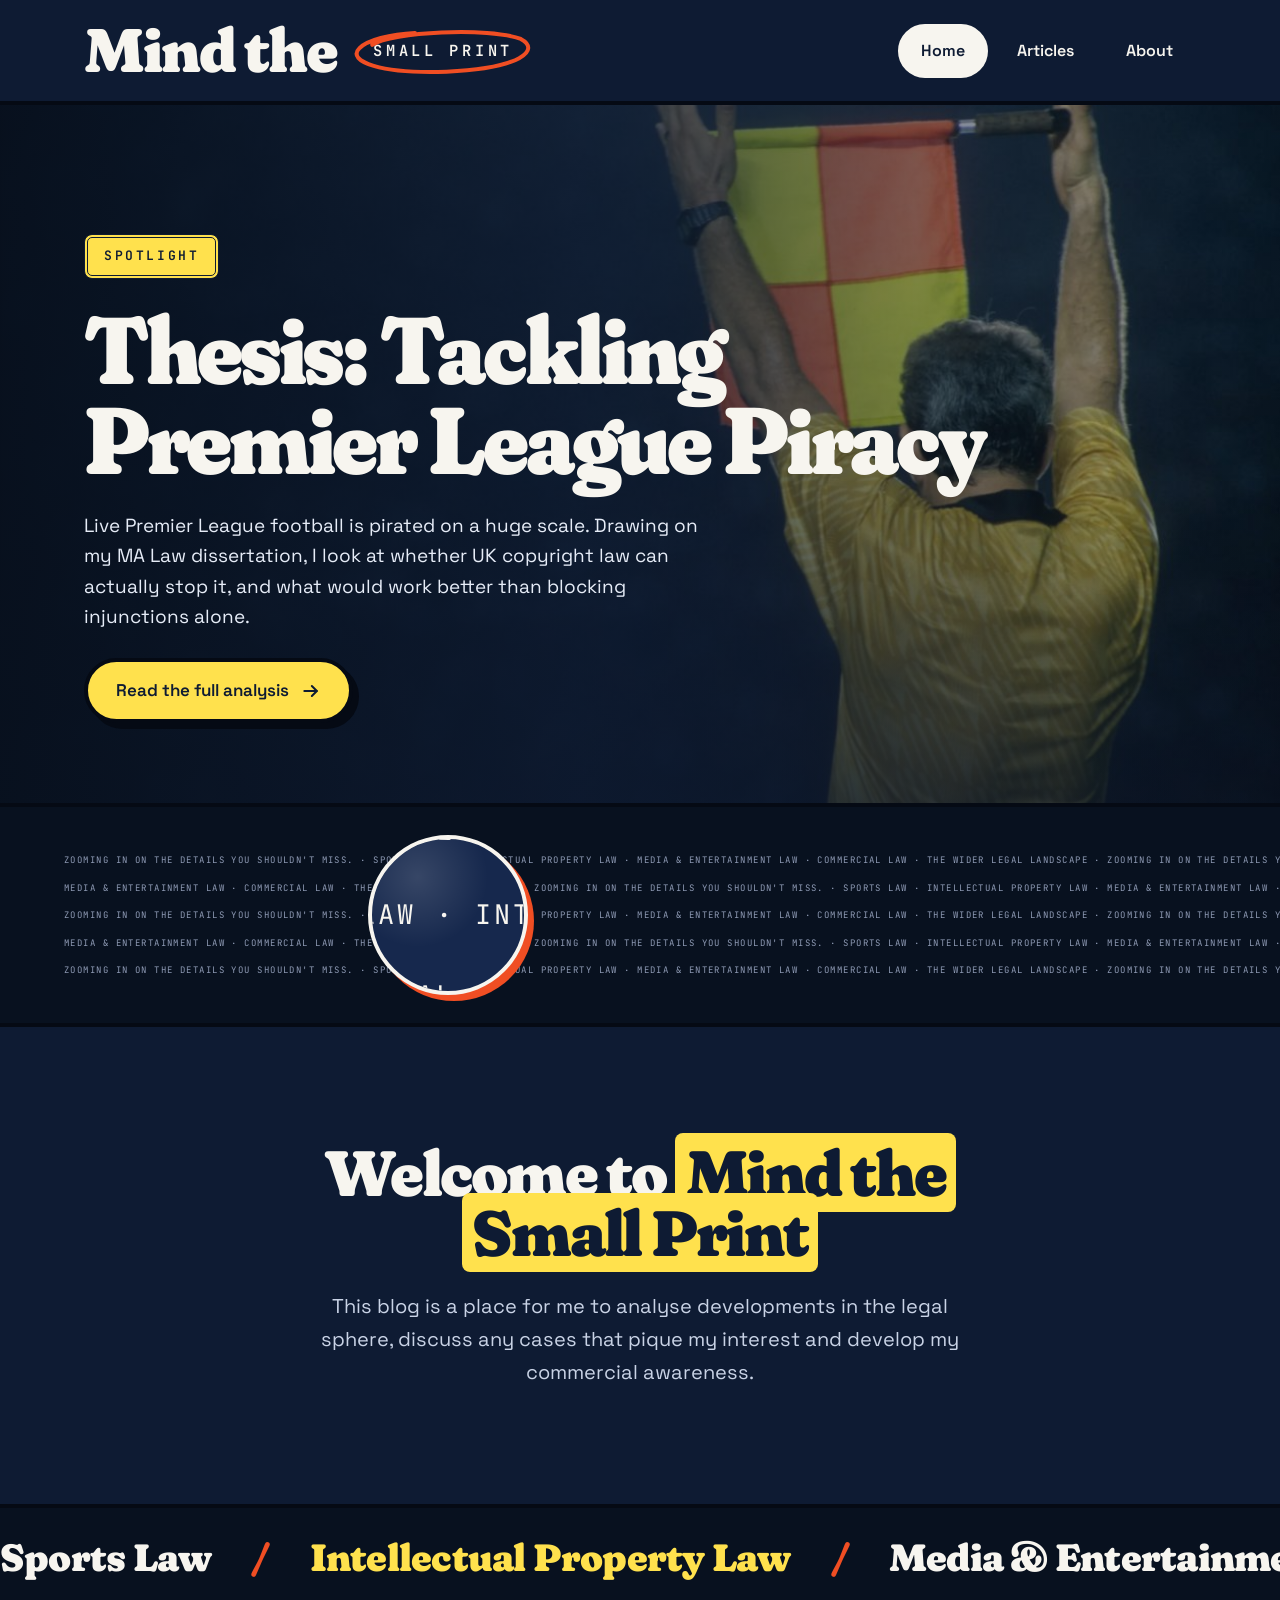
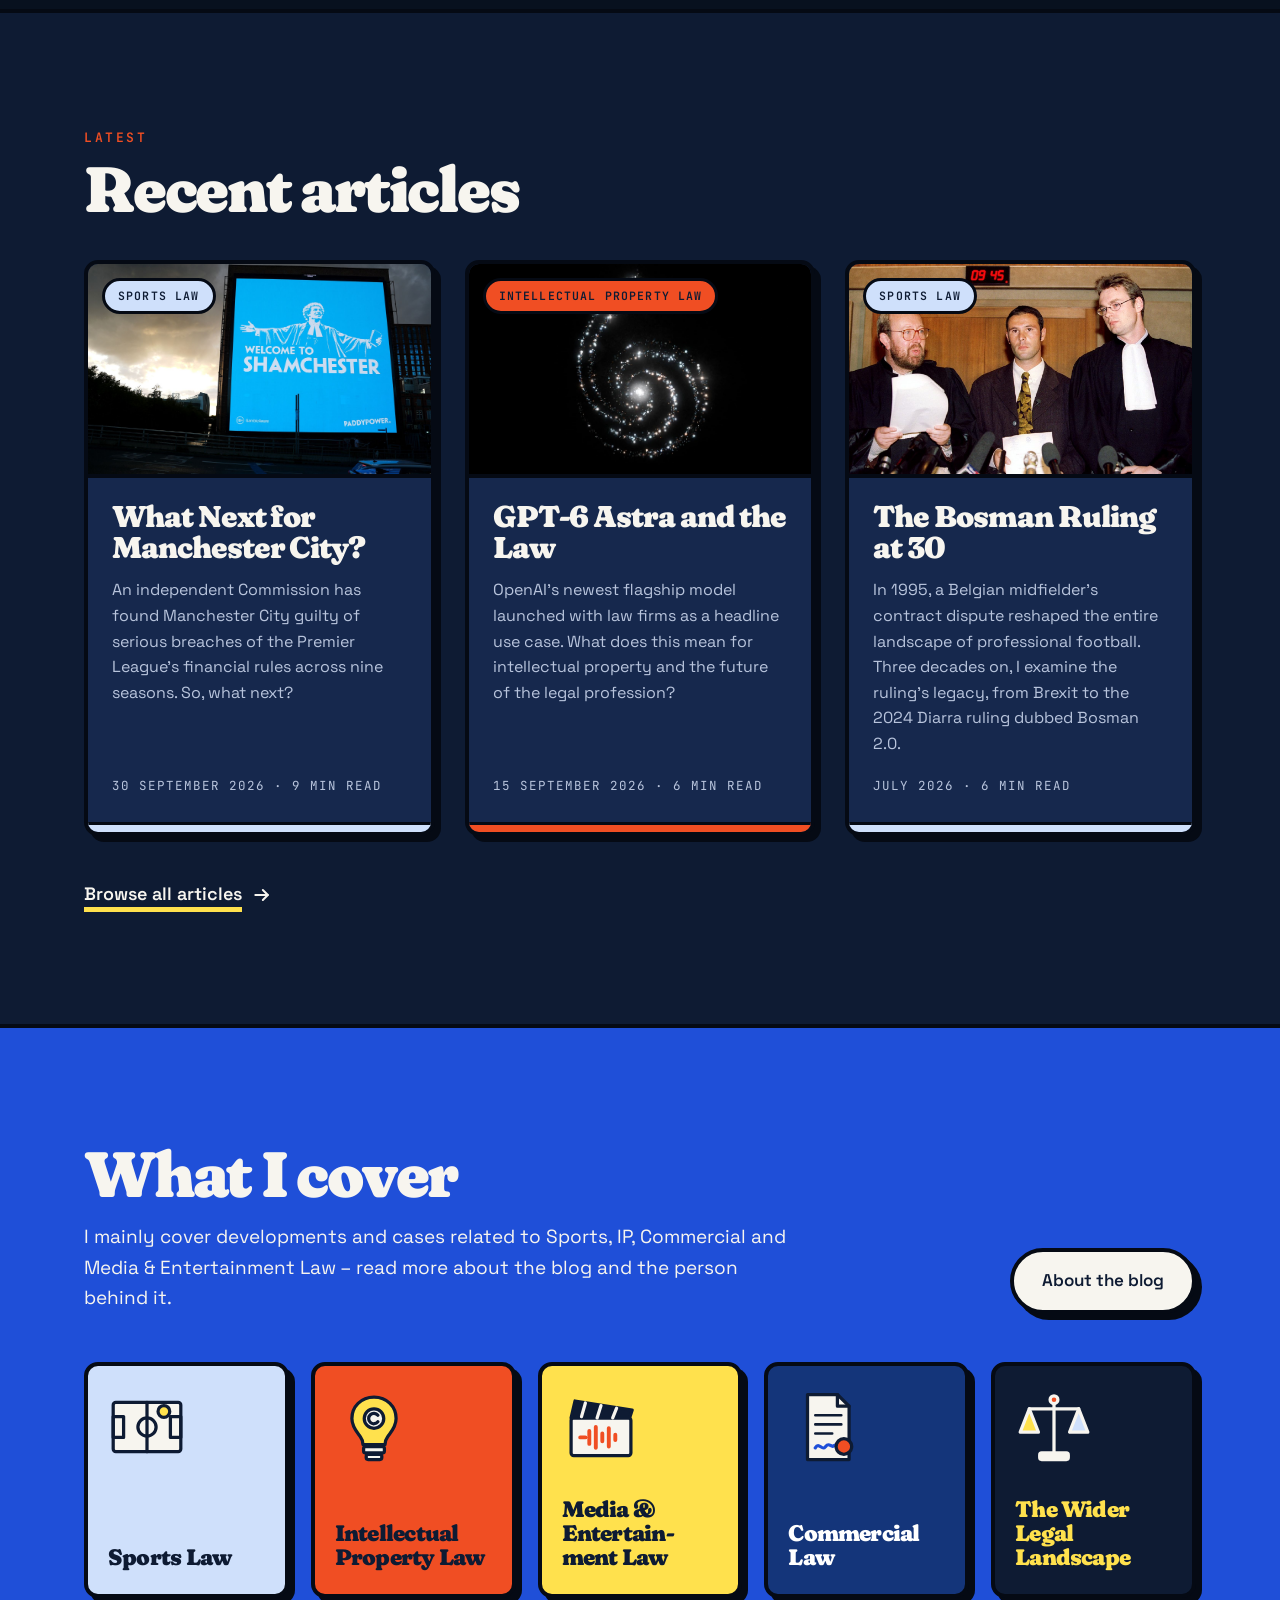
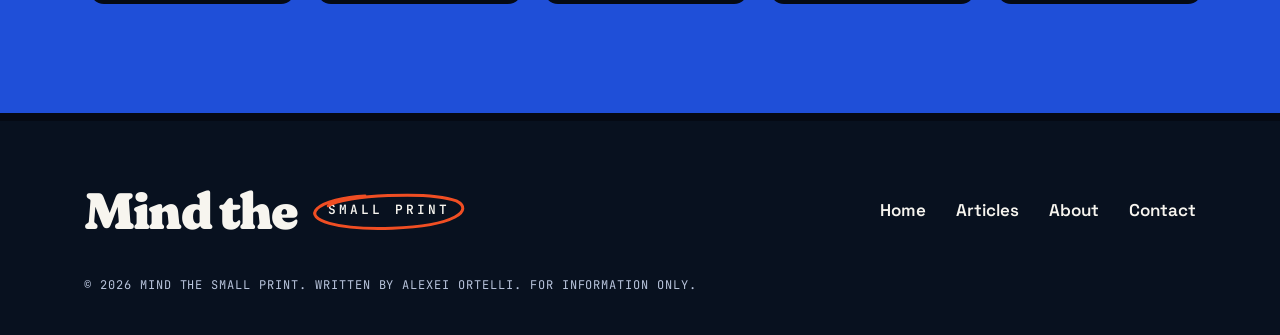
==== commit e30f86c1: "Site Redesign" ====
--- a/index.html
+++ b/index.html
@@ -1,115 +1,146 @@
 <!DOCTYPE html>
-<html lang="en">
+<html lang="en-GB">
 <head>
 <meta charset="UTF-8">
 <meta name="viewport" content="width=device-width, initial-scale=1.0">
 <title>Home | Mind The Small Print</title>
 <meta name="description" content="Plain-English analysis and commentary on legal developments, with a particular eye on sports law.">
+<meta name="theme-color" content="#0e1b33">
 <meta property="og:title" content="Home | Mind The Small Print">
 <meta property="og:description" content="Plain-English analysis and commentary on legal developments, with a particular eye on sports law.">
 <meta property="og:type" content="website">
-<meta property="og:image" content="https://mindthesmallprint.netlify.app/assets/logo-dark.png">
+<meta property="og:image" content="https://mindthesmallprint.netlify.app/assets/og-image.png">
+<meta name="twitter:card" content="summary_large_image">
 <link rel="icon" type="image/png" href="assets/favicon-32.png">
+<link rel="apple-touch-icon" href="assets/apple-touch-icon.png">
+<link rel="preload" href="assets/fonts/fraunces-latin-full-normal.woff2" as="font" type="font/woff2" crossorigin>
 <link rel="stylesheet" href="css/style.css">
+<script>document.documentElement.classList.add('js');</script>
 </head>
 <body>
+  <a href="#main" class="skip-link">Skip to content</a>
   <header class="site-header">
-    <div class="brand-row">
-      <a href="index.html" class="brand-logo" aria-label="Mind The Small Print">
-        <span class="brand-main">MIND THE</span>
-        <span class="brand-tagline">small print <svg viewBox="0 0 24 24" fill="none" stroke="currentColor" stroke-width="2" stroke-linecap="round" stroke-linejoin="round"><circle cx="11" cy="11" r="7"/><line x1="21" y1="21" x2="16.65" y2="16.65"/></svg></span>
-      </a>
+    <div class="header-inner">
+      <a href="index.html" class="logo " aria-label="Mind The Small Print, home"><span class="logo-main">Mind the</span><span class="logo-small">Small print<svg class="logo-ring" viewBox="0 0 200 80" preserveAspectRatio="none" aria-hidden="true"><path d="M24 30 C 44 8, 150 0, 184 20 C 206 38, 184 70, 104 75 C 34 79, -4 58, 10 36 C 18 22, 44 12, 70 10"/></svg></span></a>
+      <button class="menu-toggle" type="button" aria-expanded="false" aria-controls="site-nav" aria-label="Open menu">
+        <svg viewBox="0 0 24 24" fill="none" stroke="currentColor" stroke-width="2.6" stroke-linecap="round" aria-hidden="true"><line x1="4" y1="7" x2="20" y2="7"/><line x1="4" y1="12" x2="20" y2="12"/><line x1="4" y1="17" x2="20" y2="17"/></svg>
+      </button>
+      <nav class="site-nav" id="site-nav" aria-label="Main">
+      <a href="index.html" class="nav-link active" aria-current="page">Home</a>
+      <a href="articles.html" class="nav-link">Articles</a>
+      <a href="about.html" class="nav-link">About</a>
+      </nav>
     </div>
-    <nav class="site-nav">
-      <div class="nav-inner">
-        <a href="index.html" class="nav-link active">Home</a>
-        <a href="articles.html" class="nav-link">Articles</a>
-        <a href="about.html" class="nav-link">About</a>
+  </header>
+  <main id="main">
+  <section class="hero">
+    <img class="hero-img" src="assets/article-piracy-hero.jpg" alt="" fetchpriority="high">
+    <div class="hero-inner">
+      <span class="stamp stamp-wobble">Spotlight</span>
+      <h1 class="display">Thesis: Tackling Premier League Piracy</h1>
+      <p class="hero-lede">Live Premier League football is pirated on a huge scale. Drawing on my MA Law dissertation, I look at whether UK copyright law can actually stop it, and what would work better than blocking injunctions alone.</p>
+      <a href="articles/tackling-premier-league-piracy.html" class="btn btn-yellow">Read the full analysis <svg viewBox="0 0 24 24" fill="none" stroke="currentColor" stroke-width="2.4" stroke-linecap="round" stroke-linejoin="round" aria-hidden="true"><line x1="4" y1="12" x2="19" y2="12"/><polyline points="13 6 19 12 13 18"/></svg></a>
+    </div>
+  </section>
+
+  <section class="lens-band" aria-label="Zooming in on the details you shouldn't miss.">
+    <div class="lens-text" aria-hidden="true">
+        <div>Zooming in on the details you shouldn't miss. · Sports Law · Intellectual Property Law · Media &amp; Entertainment Law · Commercial Law · The Wider Legal Landscape · Zooming in on the details you shouldn't miss. · Sports Law · Intellectual Property Law · Media &amp; Entertainment Law · Commercial Law · The Wider Legal Landscape · Zooming in on the details you shouldn't miss. · Sports Law · Intellectual Property Law · Media &amp; Entertainment Law · Commercial Law · The Wider Legal Landscape</div>
+        <div>Media &amp; Entertainment Law · Commercial Law · The Wider Legal Landscape · Zooming in on the details you shouldn't miss. · Sports Law · Intellectual Property Law · Media &amp; Entertainment Law · Commercial Law · The Wider Legal Landscape · Zooming in on the details you shouldn't miss. · Sports Law · Intellectual Property Law · Media &amp; Entertainment Law · Commercial Law · The Wider Legal Landscape · Zooming in on the details you shouldn't miss. · Sports Law · Intellectual Property Law</div>
+        <div>Zooming in on the details you shouldn't miss. · Sports Law · Intellectual Property Law · Media &amp; Entertainment Law · Commercial Law · The Wider Legal Landscape · Zooming in on the details you shouldn't miss. · Sports Law · Intellectual Property Law · Media &amp; Entertainment Law · Commercial Law · The Wider Legal Landscape · Zooming in on the details you shouldn't miss. · Sports Law · Intellectual Property Law · Media &amp; Entertainment Law · Commercial Law · The Wider Legal Landscape</div>
+        <div>Media &amp; Entertainment Law · Commercial Law · The Wider Legal Landscape · Zooming in on the details you shouldn't miss. · Sports Law · Intellectual Property Law · Media &amp; Entertainment Law · Commercial Law · The Wider Legal Landscape · Zooming in on the details you shouldn't miss. · Sports Law · Intellectual Property Law · Media &amp; Entertainment Law · Commercial Law · The Wider Legal Landscape · Zooming in on the details you shouldn't miss. · Sports Law · Intellectual Property Law</div>
+        <div>Zooming in on the details you shouldn't miss. · Sports Law · Intellectual Property Law · Media &amp; Entertainment Law · Commercial Law · The Wider Legal Landscape · Zooming in on the details you shouldn't miss. · Sports Law · Intellectual Property Law · Media &amp; Entertainment Law · Commercial Law · The Wider Legal Landscape · Zooming in on the details you shouldn't miss. · Sports Law · Intellectual Property Law · Media &amp; Entertainment Law · Commercial Law · The Wider Legal Landscape</div>
+    </div>
+    <div class="lens" aria-hidden="true"><div class="lens-inner"></div></div>
+  </section>
+
+  <section class="section welcome">
+    <div class="wrap reveal">
+      <h2 class="display">Welcome to <span class="hl">Mind the Small Print</span></h2>
+      <p>This blog is a place for me to analyse developments in the legal sphere, discuss any cases that pique my interest and develop my commercial awareness.</p>
+    </div>
+  </section>
+
+  <div class="ticker" aria-hidden="true">
+    <div class="ticker-track"><span>Sports Law</span><span class="sep" aria-hidden="true">/</span><span>Intellectual Property Law</span><span class="sep" aria-hidden="true">/</span><span>Media &amp; Entertainment Law</span><span class="sep" aria-hidden="true">/</span><span>Commercial Law</span><span class="sep" aria-hidden="true">/</span><span>The Wider Legal Landscape</span><span class="sep" aria-hidden="true">/</span><span>Sports Law</span><span class="sep" aria-hidden="true">/</span><span>Intellectual Property Law</span><span class="sep" aria-hidden="true">/</span><span>Media &amp; Entertainment Law</span><span class="sep" aria-hidden="true">/</span><span>Commercial Law</span><span class="sep" aria-hidden="true">/</span><span>The Wider Legal Landscape</span><span class="sep" aria-hidden="true">/</span></div>
+  </div>
+
+  <section class="section">
+    <div class="wrap">
+      <div class="section-head reveal">
+        <span class="eyebrow">Latest</span>
+        <h2 class="display">Recent articles</h2>
       </div>
-    </nav>
-  </header>
-  <section class="hero hero-photo" style="background-image:url('assets/article-piracy-hero.jpg');">
-    <div class="hero-photo-overlay"></div>
-    <div class="hero-inner">
-      <span class="badge category-sports">SPOTLIGHT</span>
-      <h1>Thesis: Tackling Premier League Piracy</h1>
-      <div class="hero-actions">
-        <a href="articles/tackling-premier-league-piracy.html" class="text-link on-dark">Read the full analysis <svg viewBox="0 0 24 24" fill="none" stroke="currentColor" stroke-width="2.2" stroke-linecap="round" stroke-linejoin="round"><line x1="5" y1="12" x2="19" y2="12"/><polyline points="12 5 19 12 12 19"/></svg></a>
+      <div class="grid">
+        <article class="card cat-sports reveal" data-category="Sports Law" data-title="what next for manchester city?" data-excerpt="an independent commission has found manchester city guilty of serious breaches of the premier league&#x27;s financial rules across nine seasons. so, what next?">
+          <div class="card-media">
+            <img src="assets/article-city-hero.jpg" alt="" loading="lazy">
+            <div class="badges"><span class="badge cat-sports">Sports Law</span></div>
+            
+          </div>
+          <div class="card-body">
+            <h3 class="display"><a href="articles/what-next-for-manchester-city.html">What Next for Manchester City?</a></h3>
+            <p class="excerpt">An independent Commission has found Manchester City guilty of serious breaches of the Premier League's financial rules across nine seasons. So, what next?</p>
+            <div class="card-foot small-print">30 September 2026 &middot; 9 min read</div>
+          </div>
+          <div class="card-stripe" aria-hidden="true"></div>
+        </article>
+        <article class="card cat-ip reveal" data-category="Intellectual Property Law" data-title="gpt-6 astra and the law" data-excerpt="openai&#x27;s newest flagship model launched with law firms as a headline use case. what does this mean for intellectual property and the future of the legal profession?" data-delay="90">
+          <div class="card-media">
+            <img src="assets/article-astra-hero.jpg" alt="" loading="lazy">
+            <div class="badges"><span class="badge cat-ip">Intellectual Property Law</span></div>
+            
+          </div>
+          <div class="card-body">
+            <h3 class="display"><a href="articles/gpt-6-astra-and-the-law.html">GPT-6 Astra and the Law</a></h3>
+            <p class="excerpt">OpenAI's newest flagship model launched with law firms as a headline use case. What does this mean for intellectual property and the future of the legal profession?</p>
+            <div class="card-foot small-print">15 September 2026 &middot; 6 min read</div>
+          </div>
+          <div class="card-stripe" aria-hidden="true"></div>
+        </article>
+        <article class="card cat-sports reveal" data-category="Sports Law" data-title="the bosman ruling at 30" data-excerpt="in 1995, a belgian midfielder&#x27;s contract dispute reshaped the entire landscape of professional football. three decades on, i examine the ruling&#x27;s legacy, from brexit to the 2024 diarra ruling dubbed bosman 2.0." data-delay="180">
+          <div class="card-media">
+            <img src="assets/article-bosman-hero.jpg" alt="" loading="lazy">
+            <div class="badges"><span class="badge cat-sports">Sports Law</span></div>
+            
+          </div>
+          <div class="card-body">
+            <h3 class="display"><a href="articles/bosman-ruling-at-30.html">The Bosman Ruling at 30</a></h3>
+            <p class="excerpt">In 1995, a Belgian midfielder's contract dispute reshaped the entire landscape of professional football. Three decades on, I examine the ruling's legacy, from Brexit to the 2024 Diarra ruling dubbed Bosman 2.0.</p>
+            <div class="card-foot small-print">July 2026 &middot; 6 min read</div>
+          </div>
+          <div class="card-stripe" aria-hidden="true"></div>
+        </article>
+      </div>
+      <div style="margin-top:44px;">
+        <a href="articles.html" class="text-link">Browse all articles <svg viewBox="0 0 24 24" fill="none" stroke="currentColor" stroke-width="2.4" stroke-linecap="round" stroke-linejoin="round" aria-hidden="true"><line x1="4" y1="12" x2="19" y2="12"/><polyline points="13 6 19 12 13 18"/></svg></a>
       </div>
     </div>
   </section>
-  <section class="section-tight">
-    <div class="container">
-      <div class="section-head">
-        <h2>Welcome to Mind the Small Print</h2>
-        <p>This blog is a place for me to analyse developments in the legal sphere, discuss any cases that pique my interest and develop my commercial awareness.</p>
+
+  <section class="section cover">
+    <div class="wrap">
+      <div class="cover-head reveal">
+        <div>
+          <h2 class="display">What I cover</h2>
+          <p>I mainly cover developments and cases related to Sports, IP, Commercial and Media &amp; Entertainment Law – read more about the blog and the person behind it.</p>
+        </div>
+        <a href="about.html" class="btn btn-cream">About the blog</a>
+      </div>
+      <div class="tiles">
+        <a href="articles.html?category=Sports%20Law" class="tile cat-sports reveal" data-delay="0"><svg viewBox="0 0 120 120" fill="none" stroke="#0e1b33" stroke-width="5" stroke-linejoin="round" stroke-linecap="round" aria-hidden="true"><rect x="8" y="22" width="104" height="76" rx="4" fill="#f7f5ef"/><line x1="60" y1="22" x2="60" y2="98"/><circle cx="60" cy="60" r="14"/><rect x="8" y="44" width="16" height="32"/><rect x="96" y="44" width="16" height="32"/><circle cx="86" cy="36" r="9" fill="#ffe14d"/></svg><span class="tile-name display">Sports Law</span></a>
+        <a href="articles.html?category=Intellectual%20Property%20Law" class="tile cat-ip reveal" data-delay="70"><svg viewBox="0 0 120 120" fill="none" stroke="#0e1b33" stroke-width="5" stroke-linejoin="round" stroke-linecap="round" aria-hidden="true"><path d="M60 14c-20 0-34 15-34 33 0 13 8 21 13 28 3 4 4 8 4 12h34c0-4 1-8 4-12 5-7 13-15 13-28 0-18-14-33-34-33z" fill="#ffe14d"/><rect x="44" y="90" width="32" height="10" rx="3" fill="#f7f5ef"/><rect x="48" y="102" width="24" height="8" rx="3" fill="#f7f5ef"/><circle cx="60" cy="47" r="15" fill="#f7f5ef"/><path d="M66 42a8 8 0 1 0 0 10"/></svg><span class="tile-name display">Intellectual Property Law</span></a>
+        <a href="articles.html?category=Media%20%26%20Entertainment%20Law" class="tile cat-media reveal" data-delay="140"><svg viewBox="0 0 120 120" fill="none" stroke="#0e1b33" stroke-width="5" stroke-linejoin="round" stroke-linecap="round" aria-hidden="true"><rect x="14" y="46" width="92" height="58" rx="4" fill="#f7f5ef"/><path d="M14 46 L20 20 L108 34 L104 46 Z" fill="#0e1b33"/><path d="M36 23 L30 44 M60 27 L54 46 M84 31 L78 46" stroke="#f7f5ef"/><path d="M28 76h8M42 66v20M52 60v32M62 70v12M72 62v28M82 72v8" stroke="#f04e23" stroke-width="6"/></svg><span class="tile-name display">Media &amp; Entertain&shy;ment Law</span></a>
+        <a href="articles.html?category=Commercial%20Law" class="tile cat-commercial reveal" data-delay="210"><svg viewBox="0 0 120 120" fill="none" stroke="#0e1b33" stroke-width="5" stroke-linejoin="round" stroke-linecap="round" aria-hidden="true"><path d="M30 10h46l18 18v82H30z" fill="#f7f5ef"/><path d="M76 10v18h18"/><path d="M42 42h40M42 56h40M42 70h26" stroke-width="4"/><path d="M42 92c6-10 10 6 16-2s8 4 14-2" stroke="#1f4fd8"/><circle cx="86" cy="90" r="12" fill="#f04e23"/></svg><span class="tile-name display">Commercial Law</span></a>
+        <a href="articles.html?category=The%20Wider%20Legal%20Landscape" class="tile cat-wider reveal" data-delay="280"><svg viewBox="0 0 120 120" fill="none" stroke="#f7f5ef" stroke-width="5" stroke-linejoin="round" stroke-linecap="round" aria-hidden="true"><line x1="60" y1="16" x2="60" y2="100"/><line x1="22" y1="32" x2="98" y2="32"/><path d="M22 32 L8 68 h28 z" fill="#ffe14d"/><path d="M98 32 L84 68 h28 z" fill="#cfe0fb"/><rect x="38" y="100" width="44" height="10" rx="3" fill="#f7f5ef"/><circle cx="60" cy="18" r="6" fill="#f04e23"/></svg><span class="tile-name display">The Wider Legal Landscape</span></a>
       </div>
     </div>
   </section>
-  <section class="section-tight">
-    <div class="container">
-      <div class="section-head">
-        <span class="eyebrow">Latest</span>
-        <h2>Recent articles</h2>
-      </div>
-      <div class="grid grid-3">
-        <article class="card" data-category="Sports Law" data-title="what next for manchester city?" data-excerpt="an independent commission has found manchester city guilty of serious breaches of the premier league's financial rules across nine seasons. so, what next?">
-          <div class="card-top">
-            <span class="badge category-sports">Sports Law</span>
-            <span class="read-time">9 min read</span>
-          </div>
-          <h3><a href="articles/what-next-for-manchester-city.html">What Next for Manchester City?</a></h3>
-          <p class="excerpt">An independent Commission has found Manchester City guilty of serious breaches of the Premier League's financial rules across nine seasons. So, what next?</p>
-          <div class="card-foot">
-            <span class="date">30 September 2026</span>
-            <a href="articles/what-next-for-manchester-city.html" class="text-link">Read <svg viewBox="0 0 24 24" fill="none" stroke="currentColor" stroke-width="2.2" stroke-linecap="round" stroke-linejoin="round"><line x1="5" y1="12" x2="19" y2="12"/><polyline points="12 5 19 12 12 19"/></svg></a>
-          </div>
-        </article>
-        <article class="card" data-category="Intellectual Property Law" data-title="gpt-6 astra and the law" data-excerpt="openai's newest flagship model launched with law firms as a headline use case. what does this mean for intellectual property and the future of the legal profession?">
-          <div class="card-top">
-            <span class="badge category-ip">Intellectual Property Law</span>
-            <span class="read-time">6 min read</span>
-          </div>
-          <h3><a href="articles/gpt-6-astra-and-the-law.html">GPT-6 Astra and the Law</a></h3>
-          <p class="excerpt">OpenAI's newest flagship model launched with law firms as a headline use case. What does this mean for intellectual property and the future of the legal profession?</p>
-          <div class="card-foot">
-            <span class="date">15 September 2026</span>
-            <a href="articles/gpt-6-astra-and-the-law.html" class="text-link">Read <svg viewBox="0 0 24 24" fill="none" stroke="currentColor" stroke-width="2.2" stroke-linecap="round" stroke-linejoin="round"><line x1="5" y1="12" x2="19" y2="12"/><polyline points="12 5 19 12 12 19"/></svg></a>
-          </div>
-        </article>
-        <article class="card" data-category="Sports Law" data-title="the bosman ruling at 30" data-excerpt="in 1995, a belgian midfielder's contract dispute reshaped the entire landscape of professional football. three decades on, i examine the ruling's legacy, from brexit to the 2024 diarra ruling dubbed bosman 2.0.">
-          <div class="card-top">
-            <span class="badge category-sports">Sports Law</span>
-            <span class="read-time">6 min read</span>
-          </div>
-          <h3><a href="articles/bosman-ruling-at-30.html">The Bosman Ruling at 30</a></h3>
-          <p class="excerpt">In 1995, a Belgian midfielder's contract dispute reshaped the entire landscape of professional football. Three decades on, I examine the ruling's legacy, from Brexit to the 2024 Diarra ruling dubbed Bosman 2.0.</p>
-          <div class="card-foot">
-            <span class="date">July 2026</span>
-            <a href="articles/bosman-ruling-at-30.html" class="text-link">Read <svg viewBox="0 0 24 24" fill="none" stroke="currentColor" stroke-width="2.2" stroke-linecap="round" stroke-linejoin="round"><line x1="5" y1="12" x2="19" y2="12"/><polyline points="12 5 19 12 12 19"/></svg></a>
-          </div>
-        </article>
-      </div>
-      <div style="margin-top:36px;">
-        <a href="articles.html" class="text-link">Browse all articles <svg viewBox="0 0 24 24" fill="none" stroke="currentColor" stroke-width="2.2" stroke-linecap="round" stroke-linejoin="round"><line x1="5" y1="12" x2="19" y2="12"/><polyline points="12 5 19 12 12 19"/></svg></a>
-      </div>
-    </div>
-  </section>
-  <section class="cta-band">
-    <div class="cta-inner">
-      <div>
-        <h2>What I cover</h2>
-        <p>I mainly cover developments and cases related to Sports, IP, Commercial and Media & Entertainment Law – read more about the blog and the person behind it.</p>
-      </div>
-      <a href="about.html" class="btn btn-primary">About the blog</a>
-    </div>
-  </section>
+  </main>
   <footer class="site-footer">
     <div class="footer-inner">
-      <a href="index.html" class="footer-logo">
-        <img src="assets/favicon.png" alt="Mind The Small Print">
-      </a>
-      <nav class="footer-links">
+      <a href="index.html" class="logo footer-logo" aria-label="Mind The Small Print, home"><span class="logo-main">Mind the</span><span class="logo-small">Small print<svg class="logo-ring" viewBox="0 0 200 80" preserveAspectRatio="none" aria-hidden="true"><path d="M24 30 C 44 8, 150 0, 184 20 C 206 38, 184 70, 104 75 C 34 79, -4 58, 10 36 C 18 22, 44 12, 70 10"/></svg></span></a>
+      <nav class="footer-links" aria-label="Footer">
         <a href="index.html">Home</a>
         <a href="articles.html">Articles</a>
         <a href="about.html">About</a>
--- a/css/style.css
+++ b/css/style.css
@@ -1,591 +1,615 @@
 /* ==========================================================================
    Mind The Small Print: stylesheet
-   A single shared stylesheet used by every page of the site.
+   One shared stylesheet for every page. Colours, fonts and sizes are set as
+   variables in :root below, so a palette change only needs editing there.
    ========================================================================== */
 
-@import url('https://fonts.googleapis.com/css2?family=Playfair+Display:ital,wght@0,600;0,700;0,800;0,900;1,500;1,600&family=Inter:wght@400;500;600;700&display=swap');
-
+/* ---------- Fonts (self-hosted, SIL Open Font Licence, see assets/fonts) ---------- */
+@font-face { font-family: 'Fraunces'; font-style: normal; font-weight: 100 900; font-display: swap;
+  src: url('../assets/fonts/fraunces-latin-full-normal.woff2') format('woff2-variations');
+  unicode-range: U+0000-00FF,U+0131,U+0152-0153,U+02BB-02BC,U+02C6,U+02DA,U+02DC,U+0304,U+0308,U+0329,U+2000-206F,U+20AC,U+2122,U+2191,U+2193,U+2212,U+2215,U+FEFF,U+FFFD; }
+@font-face { font-family: 'Fraunces'; font-style: normal; font-weight: 100 900; font-display: swap;
+  src: url('../assets/fonts/fraunces-latin-ext-full-normal.woff2') format('woff2-variations');
+  unicode-range: U+0100-02BA,U+02BD-02C5,U+02C7-02CC,U+02CE-02D7,U+02DD-02FF,U+0304,U+0308,U+0329,U+1D00-1DBF,U+1E00-1E9F,U+1EF2-1EFF,U+2020,U+20A0-20AB,U+20AD-20C0,U+2113,U+2C60-2C7F,U+A720-A7FF; }
+@font-face { font-family: 'Fraunces'; font-style: italic; font-weight: 100 900; font-display: swap;
+  src: url('../assets/fonts/fraunces-latin-full-italic.woff2') format('woff2-variations');
+  unicode-range: U+0000-00FF,U+0131,U+0152-0153,U+02BB-02BC,U+02C6,U+02DA,U+02DC,U+0304,U+0308,U+0329,U+2000-206F,U+20AC,U+2122,U+2191,U+2193,U+2212,U+2215,U+FEFF,U+FFFD; }
+@font-face { font-family: 'Fraunces'; font-style: italic; font-weight: 100 900; font-display: swap;
+  src: url('../assets/fonts/fraunces-latin-ext-full-italic.woff2') format('woff2-variations');
+  unicode-range: U+0100-02BA,U+02BD-02C5,U+02C7-02CC,U+02CE-02D7,U+02DD-02FF,U+0304,U+0308,U+0329,U+1D00-1DBF,U+1E00-1E9F,U+1EF2-1EFF,U+2020,U+20A0-20AB,U+20AD-20C0,U+2113,U+2C60-2C7F,U+A720-A7FF; }
+@font-face { font-family: 'Space Grotesk'; font-style: normal; font-weight: 300 700; font-display: swap;
+  src: url('../assets/fonts/space-grotesk-latin-wght-normal.woff2') format('woff2-variations');
+  unicode-range: U+0000-00FF,U+0131,U+0152-0153,U+02BB-02BC,U+02C6,U+02DA,U+02DC,U+0304,U+0308,U+0329,U+2000-206F,U+20AC,U+2122,U+2191,U+2193,U+2212,U+2215,U+FEFF,U+FFFD; }
+@font-face { font-family: 'Space Grotesk'; font-style: normal; font-weight: 300 700; font-display: swap;
+  src: url('../assets/fonts/space-grotesk-latin-ext-wght-normal.woff2') format('woff2-variations');
+  unicode-range: U+0100-02BA,U+02BD-02C5,U+02C7-02CC,U+02CE-02D7,U+02DD-02FF,U+0304,U+0308,U+0329,U+1D00-1DBF,U+1E00-1E9F,U+1EF2-1EFF,U+2020,U+20A0-20AB,U+20AD-20C0,U+2113,U+2C60-2C7F,U+A720-A7FF; }
+@font-face { font-family: 'JetBrains Mono'; font-style: normal; font-weight: 400; font-display: swap;
+  src: url('../assets/fonts/jetbrains-mono-latin-400-normal.woff2') format('woff2'); }
+@font-face { font-family: 'JetBrains Mono'; font-style: normal; font-weight: 600; font-display: swap;
+  src: url('../assets/fonts/jetbrains-mono-latin-600-normal.woff2') format('woff2'); }
+
+/* ---------- Palette and settings ---------- */
 :root {
-  /* Brand palette */
-  --navy: #0d1a2b;
-  --navy-soft: #16293f;
-  --blue: #2f6fcb;
-  --blue-dark: #1f4e93;
-  --blue-pale: #eaf2fb;
-  --blue-band: #d7e7f8;
-  --blue-card: #eef5fc;
-  --blue-border: #bcd7f2;
-  --blue-border-soft: #cfe1f6;
-
-  --ink: #12181f;
-  --ink-soft: #29323c;
-  --muted: #55697d;
-  --muted-soft: #7c8ea0;
-
-  --white: #ffffff;
-  --cream: #faf6ee;
-
-  --serif: 'Playfair Display', Georgia, 'Times New Roman', serif;
-  --sans: 'Inter', -apple-system, BlinkMacSystemFont, 'Segoe UI', Roboto, sans-serif;
-
-  --max-width: 1180px;
-  --radius-s: 6px;
-  --radius-m: 10px;
-  --radius-full: 999px;
-
-  --shadow-card: 0 1px 2px rgba(13, 26, 43, 0.04), 0 8px 24px rgba(13, 26, 43, 0.05);
-}
-
-* { box-sizing: border-box; }
-
-html {
-  scroll-behavior: smooth;
-}
-
+  /* Base: dark navy */
+  --navy: #0e1b33;      /* page background */
+  --surface: #16284d;   /* cards, panels */
+  --deep: #08111f;      /* deeper bands: lens strip, ticker, footer */
+  --line: #050a14;      /* thick borders and hard shadows */
+
+  /* Text */
+  --cream: #f7f5ef;
+  --muted: #b8c4dc;
+  --faint: #8f9bb5;
+
+  /* Blues */
+  --cobalt: #1f4fd8;
+  --sky: #cfe0fb;
+  --deepblue: #14357a;
+
+  /* Pops of colour */
+  --tomato: #f04e23;
+  --yellow: #ffe14d;
+
+  --display: 'Fraunces', Georgia, 'Times New Roman', serif;
+  --sans: 'Space Grotesk', system-ui, -apple-system, 'Segoe UI', sans-serif;
+  --mono: 'JetBrains Mono', ui-monospace, Menlo, Consolas, monospace;
+
+  --max: 1240px;
+  --gutter: clamp(20px, 5vw, 64px);
+  --border: 4px solid var(--line);
+  --shadow: 6px 6px 0 0 var(--line);
+  --shadow-lg: 12px 12px 0 0 var(--line);
+  --radius: 14px;
+  --spring: cubic-bezier(.34, 1.56, .64, 1);
+  --ease: cubic-bezier(.2, .9, .2, 1);
+}
+
+/* Category colours: --cat is the colour, --cat-ink the text on top of it */
+.cat-sports     { --cat: var(--sky);      --cat-ink: var(--navy); }
+.cat-ip         { --cat: var(--tomato);   --cat-ink: var(--navy); }
+.cat-media      { --cat: var(--yellow);   --cat-ink: var(--navy); }
+.cat-commercial { --cat: var(--deepblue); --cat-ink: #ffffff; }
+.cat-wider      { --cat: var(--navy);     --cat-ink: var(--yellow); }
+
+/* ---------- Base ---------- */
+@view-transition { navigation: auto; }
+*, *::before, *::after { box-sizing: border-box; }
+html { -webkit-text-size-adjust: 100%; scroll-behavior: smooth; }
 body {
   margin: 0;
+  background: var(--navy);
+  color: var(--cream);
   font-family: var(--sans);
-  background: var(--blue-pale);
-  color: var(--ink-soft);
+  font-size: 17px;
   line-height: 1.6;
   -webkit-font-smoothing: antialiased;
 }
-
 img { max-width: 100%; display: block; }
-
-a { color: inherit; text-decoration: none; }
-
-.container {
-  max-width: var(--max-width);
-  margin: 0 auto;
-  padding: 0 32px;
-}
-
-h1, h2, h3, h4 {
-  font-family: var(--serif);
-  color: var(--ink);
-  line-height: 1.15;
-  margin: 0;
-}
-
-p { margin: 0 0 1em 0; }
-
+a { color: var(--cream); }
+a:hover { color: var(--yellow); }
+::selection { background: var(--yellow); color: var(--navy); }
+:focus-visible { outline: 3px solid var(--yellow); outline-offset: 3px; }
+h1, h2, h3 { margin: 0; }
+.display {
+  font-family: var(--display);
+  font-weight: 900;
+  font-variation-settings: 'SOFT' 100, 'WONK' 1;
+  letter-spacing: -.035em;
+  line-height: .95;
+}
+.wrap { max-width: var(--max); margin: 0 auto; padding: 0 var(--gutter); }
 .eyebrow {
-  display: block;
-  font-family: var(--sans);
-  font-size: 0.72rem;
-  font-weight: 700;
-  letter-spacing: 0.14em;
+  display: inline-block;
+  font-family: var(--mono);
+  font-size: 13px;
+  font-weight: 600;
+  letter-spacing: .2em;
   text-transform: uppercase;
-  color: var(--blue-dark);
-  margin-bottom: 10px;
-}
-
-/* ---------- Buttons & links ---------- */
-
-.text-link {
+  color: var(--tomato);
+}
+.small-print {
+  font-family: var(--mono);
+  font-size: 12.5px;
+  letter-spacing: .08em;
+  text-transform: uppercase;
+  color: var(--muted);
+}
+.skip-link {
+  position: absolute; left: 12px; top: -60px; z-index: 100;
+  padding: 10px 16px; background: var(--yellow); color: var(--navy);
+  border: var(--border); border-radius: 999px; font-weight: 600; text-decoration: none;
+}
+.skip-link:focus { top: 12px; }
+
+/* ---------- Logo ---------- */
+.logo {
   display: inline-flex;
   align-items: center;
-  gap: 8px;
+  gap: .22em;
+  color: var(--cream);
+  text-decoration: none;
+  white-space: nowrap;
+  font-size: clamp(30px, 4.8vw, 68px);
+}
+.logo:hover { color: var(--cream); }
+.logo-main {
+  font-family: var(--display);
+  font-weight: 900;
+  font-variation-settings: 'SOFT' 100, 'WONK' 1;
+  letter-spacing: -.035em;
+  line-height: 1;
+}
+.logo-small {
+  position: relative;
+  display: inline-block;
+  padding: 1.05em 1.5em;
+  font-family: var(--mono);
   font-weight: 600;
-  color: var(--blue);
-  border-bottom: 1.5px solid var(--blue-border);
-  padding-bottom: 3px;
-  transition: color 0.15s ease, border-color 0.15s ease, gap 0.15s ease;
-}
-.text-link:hover { color: var(--blue-dark); border-color: var(--blue-dark); gap: 11px; }
-.text-link.on-dark { color: var(--white); border-color: rgba(255,255,255,0.4); }
-.text-link.on-dark:hover { color: var(--white); border-color: var(--white); }
-.text-link svg { width: 15px; height: 15px; flex-shrink: 0; }
-
+  font-size: .25em;
+  letter-spacing: .24em;
+  line-height: 1;
+  text-transform: uppercase;
+}
+.logo-ring {
+  position: absolute; inset: 0; width: 100%; height: 100%;
+  overflow: visible; pointer-events: none;
+}
+.logo-ring path {
+  fill: none; stroke: var(--tomato); stroke-width: 4;
+  stroke-linecap: round; vector-effect: non-scaling-stroke;
+  stroke-dasharray: 520; stroke-dashoffset: 0;
+}
+.js .site-header .logo-ring path { animation: draw-ring 1.1s var(--ease) .2s both; }
+@keyframes draw-ring { from { stroke-dashoffset: 520; } to { stroke-dashoffset: 0; } }
+.footer-logo { font-size: clamp(34px, 4vw, 52px); }
+.footer-logo .logo-ring path { stroke-width: 3; }
+
+/* ---------- Header and navigation ---------- */
+.site-header {
+  position: sticky; top: 0; z-index: 50;
+  background: var(--navy);
+  border-bottom: var(--border);
+}
+.header-inner {
+  max-width: var(--max); margin: 0 auto;
+  padding: 20px var(--gutter);
+  display: flex; align-items: center; justify-content: space-between; gap: 20px;
+}
+.site-nav { display: flex; gap: 6px; }
+.nav-link {
+  padding: 11px 20px;
+  border: 3px solid transparent;
+  border-radius: 999px;
+  font-weight: 600; font-size: 16px;
+  text-decoration: none;
+  transition: background .2s, border-color .2s, transform .25s var(--spring);
+}
+.nav-link:hover { border-color: var(--cream); color: var(--cream); transform: translateY(-2px); }
+.nav-link.active { background: var(--cream); color: var(--navy); border-color: var(--cream); }
+.menu-toggle {
+  display: none;
+  width: 48px; height: 48px;
+  align-items: center; justify-content: center;
+  border: 3px solid var(--line); border-radius: 12px;
+  background: var(--yellow); color: var(--navy);
+  box-shadow: 4px 4px 0 0 var(--line);
+  cursor: pointer;
+}
+.menu-toggle svg { width: 24px; height: 24px; }
+@media (max-width: 760px) {
+  .menu-toggle { display: inline-flex; }
+  .site-nav {
+    display: none;
+    position: absolute; left: 0; right: 0; top: 100%;
+    flex-direction: column; gap: 0;
+    padding: 12px var(--gutter) 24px;
+    background: var(--cobalt);
+    border-bottom: var(--border);
+  }
+  .site-nav.open { display: flex; }
+  .nav-link {
+    font-family: var(--display); font-weight: 900;
+    font-variation-settings: 'SOFT' 100, 'WONK' 1;
+    font-size: 40px; letter-spacing: -.03em;
+    padding: 8px 0; border: 0; border-radius: 0;
+  }
+  .nav-link.active { background: none; color: var(--yellow); }
+  .nav-link:hover { transform: none; }
+}
+
+/* ---------- Buttons, badges, stamps ---------- */
 .btn {
-  display: inline-flex;
-  align-items: center;
-  gap: 8px;
-  font-family: var(--sans);
-  font-weight: 600;
-  font-size: 0.95rem;
-  padding: 12px 22px;
-  border-radius: var(--radius-full);
-  border: 1.5px solid transparent;
+  display: inline-flex; align-items: center; gap: 12px;
+  padding: 15px 28px;
+  border: var(--border); border-radius: 999px;
+  font-family: var(--sans); font-weight: 600; font-size: 17px;
+  text-decoration: none;
+  box-shadow: var(--shadow);
+  transition: transform .25s var(--spring), box-shadow .25s var(--spring);
+}
+.btn:hover { transform: translateY(-3px); box-shadow: 9px 9px 0 0 var(--line); }
+.btn svg { width: 20px; height: 20px; transition: transform .25s var(--spring); }
+.btn:hover svg { transform: translateX(4px); }
+.btn-yellow { background: var(--yellow); color: var(--navy); }
+.btn-yellow:hover { color: var(--navy); }
+.btn-cream { background: var(--cream); color: var(--navy); }
+.btn-cream:hover { color: var(--navy); }
+.badge {
+  display: inline-flex; align-items: center;
+  padding: 6px 13px;
+  border: 3px solid var(--line); border-radius: 999px;
+  background: var(--cat); color: var(--cat-ink);
+  font-family: var(--mono); font-size: 11.5px; font-weight: 600;
+  letter-spacing: .1em; text-transform: uppercase;
+  text-decoration: none;
+}
+.badges { display: flex; flex-wrap: wrap; gap: 8px; }
+.stamp {
+  display: inline-block;
+  padding: 8px 16px;
+  border: 4px double var(--navy); border-radius: 8px;
+  background: var(--yellow); color: var(--navy);
+  font-family: var(--mono); font-size: 13px; font-weight: 600;
+  letter-spacing: .2em; text-transform: uppercase;
+  transform: rotate(-6deg);
+}
+.stamp-wobble { animation: wobble 2.8s ease-in-out infinite; }
+@keyframes wobble {
+  0%, 100% { transform: rotate(-6deg) scale(1); }
+  50% { transform: rotate(-2deg) scale(1.05); }
+}
+.text-link {
+  display: inline-flex; align-items: center; gap: 10px;
+  font-weight: 600; font-size: 18px;
+  text-decoration: underline; text-decoration-color: var(--yellow);
+  text-decoration-thickness: 5px; text-underline-offset: 7px;
+  transition: text-underline-offset .25s var(--spring);
+}
+.text-link:hover { color: var(--cream); text-underline-offset: 10px; }
+.text-link svg { width: 20px; height: 20px; }
+
+/* ---------- Hero (homepage spotlight and article headers) ---------- */
+.hero {
+  position: relative; isolation: isolate; overflow: hidden;
+  display: flex; flex-direction: column; justify-content: flex-end;
+  min-height: min(78vh, 760px);
+  border-bottom: var(--border);
+  background: var(--deep);
+}
+.hero-img {
+  position: absolute; inset: 0; z-index: -2;
+  width: 100%; height: 100%; object-fit: cover;
+}
+.hero::before {
+  content: ''; position: absolute; inset: 0; z-index: -1;
+  background: linear-gradient(90deg, rgba(8,17,31,.94) 0%, rgba(14,27,51,.78) 45%, rgba(14,27,51,.28) 100%),
+              linear-gradient(0deg, rgba(8,17,31,.7) 0%, rgba(8,17,31,0) 45%);
+}
+.hero-inner {
+  width: 100%; max-width: var(--max); margin: 0 auto;
+  padding: 96px var(--gutter) 80px;
+  display: flex; flex-direction: column; align-items: flex-start; gap: 26px;
+}
+.hero h1 { font-size: clamp(46px, 7.4vw, 112px); max-width: 15ch; }
+.hero-lede { margin: 0; max-width: 640px; font-size: 19px; line-height: 1.6; color: #e6ecf7; }
+.hero-compact { min-height: min(66vh, 620px); }
+.hero-compact h1 { font-size: clamp(38px, 5.6vw, 84px); max-width: 20ch; }
+.hero-meta { display: flex; flex-wrap: wrap; gap: 10px; font-family: var(--mono); font-size: 13px; letter-spacing: .08em; text-transform: uppercase; color: #dbe3f2; }
+.js .hero-inner > * { animation: rise .9s var(--spring) both; }
+.js .hero-inner > :nth-child(2) { animation-delay: .1s; }
+.js .hero-inner > :nth-child(3) { animation-delay: .2s; }
+.js .hero-inner > :nth-child(4) { animation-delay: .3s; }
+.js .hero-inner > .stamp-wobble { animation: rise .9s var(--spring) both, wobble 2.8s ease-in-out 1s infinite; }
+@keyframes rise { from { opacity: 0; transform: translateY(34px) rotate(1deg); } to { opacity: 1; transform: none; } }
+
+/* ---------- Lens strip ---------- */
+.lens-band {
+  position: relative; overflow: hidden;
+  height: 220px;
+  background: var(--deep);
+  border-bottom: var(--border);
+  cursor: none;
+}
+.lens-text {
+  position: absolute; left: 0; top: 0; width: 100%; height: 100%;
+  display: flex; flex-direction: column; justify-content: center; gap: 13px;
+  padding: 0 var(--gutter);
+  font-family: var(--mono); font-size: 9px; letter-spacing: .16em; text-transform: uppercase;
+  color: var(--faint); white-space: nowrap;
+  user-select: none;
+}
+.lens {
+  position: absolute; left: 30%; top: 30px;
+  width: 160px; height: 160px; border-radius: 50%;
+  border: 4px solid var(--cream);
+  background: var(--surface);
+  box-shadow: 6px 6px 0 0 var(--tomato);
+  overflow: hidden; pointer-events: none;
+}
+.lens-inner { position: absolute; left: 0; top: 0; transform-origin: 0 0; }
+.lens-inner .lens-text { color: var(--cream); }
+.lens::after {
+  content: ''; position: absolute; inset: 0; border-radius: 50%;
+  background: radial-gradient(circle at 30% 25%, rgba(255,255,255,.14), rgba(255,255,255,0) 45%);
+}
+@media (hover: none) { .lens-band { cursor: auto; } }
+
+/* ---------- Sections ---------- */
+.section { padding: clamp(72px, 9vw, 120px) 0; }
+.section-head { display: flex; flex-direction: column; gap: 10px; margin-bottom: 40px; }
+.section-head h2 { font-size: clamp(38px, 5vw, 66px); }
+.welcome { text-align: center; }
+.welcome h2 { font-size: clamp(36px, 5vw, 70px); max-width: 16ch; margin: 0 auto; }
+.welcome p { max-width: 640px; margin: 26px auto 0; font-size: 20px; line-height: 1.65; color: #c9d3e6; }
+.hl {
+  background: var(--yellow); color: var(--navy);
+  padding: 0 .16em; border-radius: 8px;
+  -webkit-box-decoration-break: clone; box-decoration-break: clone;
+}
+
+/* ---------- Ticker ---------- */
+.ticker {
+  overflow: hidden;
+  background: var(--deep);
+  border-top: var(--border); border-bottom: var(--border);
+  padding: 20px 0;
+}
+.ticker-track {
+  display: flex; width: max-content; gap: 40px; align-items: center;
+  font-family: var(--display); font-weight: 900; font-variation-settings: 'SOFT' 100, 'WONK' 1;
+  font-size: clamp(26px, 3vw, 38px); letter-spacing: -.02em; white-space: nowrap;
+  animation: ticker 40s linear infinite;
+}
+.ticker-track span:nth-child(4n+3) { color: var(--yellow); }
+.ticker-track .sep { color: var(--tomato); }
+@keyframes ticker { from { transform: translateX(0); } to { transform: translateX(-50%); } }
+
+/* ---------- Article cards ---------- */
+.grid { display: grid; gap: 30px; grid-template-columns: repeat(auto-fill, minmax(min(100%, 330px), 1fr)); }
+.card {
+  position: relative;
+  display: flex; flex-direction: column;
+  overflow: hidden;
+  background: var(--surface);
+  border: var(--border); border-radius: var(--radius);
+  box-shadow: var(--shadow);
+  transition: transform .35s var(--spring), box-shadow .35s var(--spring);
+}
+.card:hover { transform: translateY(-8px) rotate(-1deg); box-shadow: var(--shadow-lg); }
+.card:nth-child(even):hover { transform: translateY(-8px) rotate(1deg); }
+.card-media { position: relative; aspect-ratio: 16 / 10; overflow: hidden; border-bottom: var(--border); }
+.card-media img { width: 100%; height: 100%; object-fit: cover; transition: transform .8s var(--ease); }
+.card:hover .card-media img { transform: scale(1.07); }
+.card-media .badges { position: absolute; left: 14px; top: 14px; }
+.card-media .stamp { position: absolute; right: 14px; top: 16px; font-size: 11px; padding: 6px 12px; }
+.card-body { flex: 1; display: flex; flex-direction: column; gap: 14px; padding: 24px 24px 26px; }
+.card h3 { font-size: 30px; line-height: 1.02; }
+.card h3 a { text-decoration: none; }
+.card h3 a::after { content: ''; position: absolute; inset: 0; z-index: 1; }
+.card h3 a:hover { color: var(--cream); }
+.card .excerpt { margin: 0; font-size: 16px; line-height: 1.6; color: var(--muted); }
+.card-foot { margin-top: auto; padding-top: 6px; }
+.card-stripe { height: 10px; background: var(--cat); border-top: 3px solid var(--line); }
+
+/* ---------- "What I cover" band and category tiles ---------- */
+.cover { background: var(--cobalt); border-top: var(--border); border-bottom: var(--border); }
+.cover-head { display: flex; flex-wrap: wrap; align-items: flex-end; justify-content: space-between; gap: 28px; margin-bottom: 48px; }
+.cover-head > div { flex: 1 1 480px; max-width: 720px; }
+.cover-head h2 { font-size: clamp(38px, 5vw, 66px); }
+.cover-head p { margin: 18px 0 0; font-size: 19px; line-height: 1.6; }
+.tiles { display: grid; gap: 22px; grid-template-columns: repeat(auto-fill, minmax(min(100%, 200px), 1fr)); }
+.tile {
+  display: flex; flex-direction: column; justify-content: space-between; gap: 26px;
+  min-height: 236px; padding: 22px 20px 24px;
+  background: var(--cat); color: var(--cat-ink);
+  border: var(--border); border-radius: var(--radius);
+  box-shadow: var(--shadow);
+  text-decoration: none;
+  transition: transform .3s var(--spring), box-shadow .3s var(--spring);
+}
+.tile:hover { color: var(--cat-ink); transform: translateY(-5px) rotate(-2deg); box-shadow: 10px 10px 0 0 var(--line); }
+.tile svg { width: 78px; height: 78px; transition: transform .4s var(--spring); }
+.tile:hover svg { transform: scale(1.1) rotate(-4deg); }
+.tile-name { font-size: clamp(22px, 1.75vw, 26px); line-height: 1.06; hyphens: manual; }
+.tiles-wide .tile-name { font-size: 27px; }
+.tile-desc { font-size: 15.5px; line-height: 1.55; font-weight: 500; }
+.tiles-wide { grid-template-columns: repeat(auto-fill, minmax(min(100%, 340px), 1fr)); }
+.tiles-wide .tile { flex-direction: row; align-items: flex-start; justify-content: flex-start; min-height: 0; }
+.tiles-wide .tile svg { flex: 0 0 auto; width: 70px; height: 70px; }
+.tiles-wide .tile-text { display: flex; flex-direction: column; gap: 10px; }
+
+/* ---------- Articles page ---------- */
+.page-head { padding: clamp(64px, 8vw, 104px) 0 0; }
+.page-head h1 { font-size: clamp(54px, 9vw, 128px); margin-top: 8px; }
+.filters { display: flex; flex-wrap: wrap; gap: 10px; margin-top: 40px; }
+.filter-pill {
+  padding: 10px 18px;
+  border: 3px solid var(--line); border-radius: 999px;
+  background: var(--surface); color: var(--cream);
+  font-family: var(--mono); font-size: 12.5px; font-weight: 600; letter-spacing: .1em; text-transform: uppercase;
   cursor: pointer;
-  transition: all 0.15s ease;
-}
-.btn-primary { background: var(--blue); color: var(--white); }
-.btn-primary:hover { background: var(--blue-dark); }
-.btn-outline { background: transparent; border-color: var(--blue-border); color: var(--blue-dark); }
-.btn-outline:hover { border-color: var(--blue); background: var(--blue-card); }
-
-/* ---------- Badges / pills ---------- */
-
-.badge {
-  display: inline-block;
-  font-family: var(--sans);
-  font-size: 0.7rem;
-  font-weight: 700;
-  letter-spacing: 0.08em;
-  text-transform: uppercase;
-  padding: 6px 14px;
-  border-radius: var(--radius-full);
-  background: var(--blue);
-  color: var(--white);
-  white-space: nowrap;
-}
-.badge.badge-outline {
-  background: transparent;
-  border: 1.5px solid var(--blue-border);
-  color: var(--blue-dark);
-}
-
-.card-badges, .hero-badges { display: flex; flex-wrap: wrap; gap: 6px; }
-.category-sports  { background: #2f6fcb; }
-.category-ip { background: #7451a8; }
-.category-media { background: #2f8a9c; }
-.category-commercial { background: #a83a4a; }
-.category-wider { background: #a8632f; }
-
-/* ---------- Header ---------- */
-
-.site-header {
-  background: var(--blue-pale);
-}
-.site-header .brand-row {
-  padding: 34px 32px 26px;
-  text-align: center;
-}
-.brand-logo {
-  display: inline-flex;
-  flex-direction: column;
-  align-items: center;
-  gap: 6px;
-}
-.brand-main {
-  font-family: var(--serif);
-  font-weight: 800;
-  font-size: clamp(2.6rem, 6vw, 4.4rem);
-  letter-spacing: 0.02em;
-  color: #16150f;
-  line-height: 1;
-}
-.brand-tagline {
-  display: inline-flex;
-  align-items: center;
-  gap: 8px;
-  font-family: var(--serif);
-  font-style: italic;
-  font-weight: 500;
-  font-size: clamp(1.3rem, 2.6vw, 1.9rem);
-  color: #4a4940;
-}
-.brand-tagline svg {
-  width: 0.75em;
-  height: 0.75em;
-  stroke: #4a4940;
-  flex-shrink: 0;
-}
-
-.site-nav {
-  border-top: 1px solid var(--blue-border-soft);
-  border-bottom: 1px solid var(--blue-border-soft);
-}
-.site-nav .nav-inner {
-  display: flex;
-  justify-content: center;
-  gap: 40px;
-  padding: 16px 32px;
-}
-.site-nav a {
-  font-weight: 500;
-  font-size: 0.95rem;
-  color: var(--ink-soft);
-  padding-bottom: 6px;
-  border-bottom: 2px solid transparent;
-  transition: color 0.15s ease, border-color 0.15s ease;
-}
-.site-nav a:hover { color: var(--blue-dark); }
-.site-nav a.active {
-  color: var(--blue-dark);
-  font-weight: 600;
-  border-bottom-color: var(--blue);
-}
-
-.nav-toggle {
-  display: none;
-  background: none;
-  border: none;
-  cursor: pointer;
-  padding: 8px;
-}
-.nav-toggle svg { width: 24px; height: 24px; color: var(--ink); }
-
-/* ---------- Hero (home + article header) ---------- */
-
-.hero {
-  position: relative;
-  background: linear-gradient(160deg, var(--navy) 0%, var(--navy-soft) 100%);
-  color: var(--white);
-  overflow: hidden;
-}
-.hero-motif {
-  position: absolute;
-  inset: 0;
-  opacity: 0.5;
-  pointer-events: none;
-}
-.hero-motif svg { width: 100%; height: 100%; }
-
-.hero.hero-photo {
-  background-size: cover;
-  background-position: center 25%;
-  background-repeat: no-repeat;
-}
-.hero-photo-overlay {
-  position: absolute;
-  inset: 0;
-  background: linear-gradient(100deg,
-    rgba(13, 26, 43, 0.97) 0%,
-    rgba(13, 26, 43, 0.90) 30%,
-    rgba(13, 26, 43, 0.58) 52%,
-    rgba(13, 26, 43, 0.22) 72%,
-    rgba(13, 26, 43, 0.05) 100%);
-  pointer-events: none;
-}
-
-.hero-inner {
-  position: relative;
-  z-index: 1;
-  padding: 96px 32px 96px;
-  max-width: var(--max-width);
-  margin: 0 auto;
-  display: grid;
-  grid-template-columns: minmax(0, 1fr);
-  justify-items: start;
-  gap: 20px;
-}
-.hero .badge { margin-bottom: 22px; }
-.hero h1 {
-  font-size: clamp(2.2rem, 5vw, 3.4rem);
-  font-weight: 800;
-  color: var(--white);
-  max-width: 16ch;
-}
-.hero .hero-meta {
-  display: flex;
-  gap: 18px;
-  align-items: center;
-  color: rgba(250, 246, 238, 0.7);
-  font-size: 0.9rem;
-  margin-top: 4px;
-  flex-wrap: wrap;
-}
-.hero .hero-actions { margin-top: 12px; }
-
-.hero.hero-compact .hero-inner { padding: 64px 32px 60px; }
-.hero.hero-compact h1 { font-size: clamp(1.9rem, 4vw, 2.6rem); max-width: 22ch; }
-
-/* ---------- Section bands ---------- */
-
-.band {
-  background: var(--blue-band);
-  border-bottom: 1px solid var(--blue-border-soft);
-}
-.band-inner { padding: 56px 32px 48px; max-width: var(--max-width); margin: 0 auto; }
-.band h1, .band h2 { max-width: 26ch; }
-.band .lede { font-size: 1.1rem; color: var(--muted); margin-top: 14px; max-width: 56ch; }
-
-/* ---------- Sections / layout ---------- */
-
-section { padding: 64px 0; }
-.section-tight { padding: 40px 0; }
-
-.section-head { max-width: 640px; margin: 0 0 36px; }
-.section-head h2 { font-size: clamp(1.6rem, 3vw, 2.1rem); }
-.section-head p { color: var(--muted); margin-top: 10px; }
-
-.grid {
-  display: grid;
-  gap: 28px;
-}
-.grid-3 { grid-template-columns: repeat(3, 1fr); }
-.grid-2 { grid-template-columns: repeat(2, 1fr); }
-
-/* ---------- Article cards ---------- */
-
-.card {
-  background: var(--white);
-  border: 1px solid var(--blue-border-soft);
-  border-radius: var(--radius-m);
-  padding: 26px 26px 24px;
-  display: flex;
-  flex-direction: column;
-  box-shadow: var(--shadow-card);
-  transition: transform 0.18s ease, box-shadow 0.18s ease, border-color 0.18s ease;
-}
-.card:hover {
-  transform: translateY(-3px);
-  border-color: var(--blue-border);
-  box-shadow: 0 10px 28px rgba(13, 26, 43, 0.09);
-}
-.card-top {
-  display: flex;
-  justify-content: space-between;
-  align-items: center;
-  margin-bottom: 16px;
-  gap: 10px;
-}
-.card-top .read-time { font-size: 0.8rem; color: var(--muted-soft); white-space: nowrap; }
-.card h3 {
-  font-size: 1.28rem;
-  font-weight: 700;
-  margin-bottom: 10px;
-}
-.card h3 a:hover { color: var(--blue-dark); }
-.card p.excerpt {
+  transition: transform .25s var(--spring), box-shadow .25s var(--spring), background .2s;
+}
+.filter-pill:hover { transform: translateY(-2px); }
+.filter-pill.active { background: var(--cat, var(--cream)); color: var(--cat-ink, var(--navy)); box-shadow: 4px 4px 0 0 var(--line); }
+.search {
+  display: flex; align-items: center; gap: 12px;
+  max-width: 460px; margin-top: 22px;
+  padding: 12px 20px;
+  background: var(--surface);
+  border: var(--border); border-radius: 999px; box-shadow: var(--shadow);
+}
+.search svg { width: 22px; height: 22px; color: var(--yellow); flex: 0 0 auto; }
+.search input {
+  flex: 1; min-width: 0; border: 0; outline: 0; background: transparent;
+  color: var(--cream); font-family: var(--sans); font-size: 17px;
+}
+.search input::placeholder { color: var(--faint); }
+.search:focus-within { outline: 3px solid var(--yellow); outline-offset: 3px; }
+.card.is-hidden { display: none; }
+.card.pop { animation: pop .45s var(--spring) both; }
+@keyframes pop { from { opacity: 0; transform: scale(.92); } to { opacity: 1; transform: none; } }
+.empty-state {
+  margin-top: 30px; padding: 48px 24px; text-align: center;
+  border: 4px dashed var(--muted); border-radius: var(--radius);
+}
+.empty-state h3 { font-size: 36px; }
+.empty-state p { margin: 10px 0 0; }
+
+/* ---------- Article page ---------- */
+.progress {
+  position: fixed; left: 0; top: 0; z-index: 60;
+  height: 6px; width: 100%;
+  background: var(--cat, var(--yellow));
+  transform-origin: 0 50%; transform: scaleX(0);
+}
+.article-body {
+  max-width: 70ch; margin: 0 auto;
+  padding: 72px var(--gutter) 0;
+  box-sizing: content-box;
+  font-family: var(--display);
+  font-variation-settings: 'SOFT' 0, 'WONK' 0;
+  font-size: 19.5px; line-height: 1.75;
+  color: #e8ecf4;
+}
+.article-body p { margin: 0 0 1.4em; }
+.article-body > p:first-child { font-size: 22px; line-height: 1.6; color: var(--cream); }
+.article-body h2 {
+  margin: 2em 0 .7em;
+  font-weight: 900; font-variation-settings: 'SOFT' 100, 'WONK' 1;
+  font-size: clamp(28px, 3vw, 36px); line-height: 1.1; letter-spacing: -.02em;
+  color: var(--cream);
+}
+.article-body h2::before {
+  content: ''; display: block;
+  width: 56px; height: 10px; margin-bottom: 14px;
+  background: var(--cat, var(--yellow));
+  border: 3px solid var(--line); border-radius: 3px;
+}
+.article-body a {
+  color: var(--cream);
+  text-decoration: underline; text-decoration-color: var(--yellow);
+  text-decoration-thickness: 2px; text-underline-offset: 4px;
+}
+.article-body a:hover { background: var(--yellow); color: var(--navy); text-decoration: none; }
+.article-body em { font-style: italic; }
+.disclaimer {
+  max-width: 70ch; margin: 24px auto 0;
+  font-size: 19.5px;
+  padding: 18px var(--gutter) 0;
+  box-sizing: content-box;
+}
+.disclaimer p {
+  margin: 0; padding-top: 18px;
+  border-top: 4px solid var(--surface);
+  font-family: var(--mono); font-size: 12.5px; letter-spacing: .04em;
   color: var(--muted);
-  font-size: 0.96rem;
-  flex-grow: 1;
-}
-.card-foot {
-  display: flex;
-  justify-content: space-between;
-  align-items: center;
-  margin-top: 18px;
-  padding-top: 16px;
-  border-top: 1px solid var(--blue-pale);
-}
-.card-foot .date { font-size: 0.82rem; color: var(--muted-soft); }
-.card-foot .text-link { font-size: 0.9rem; }
-
-/* ---------- Simple info cards (About: what I cover) ---------- */
-
-.info-card {
-  background: var(--blue-card);
-  border: 1px solid var(--blue-border-soft);
-  border-radius: var(--radius-m);
-  padding: 22px 24px;
-  transition: border-color 0.15s ease, box-shadow 0.15s ease;
-}
-.info-card:hover { border-color: var(--blue-border); box-shadow: var(--shadow-card); }
-.info-card h3 { font-size: 1.08rem; margin-bottom: 8px; }
-.info-card h3 a { border-bottom: 1.5px solid transparent; }
-.info-card h3 a:hover { color: var(--blue-dark); border-bottom-color: var(--blue-border); }
-.info-card p { color: var(--muted); font-size: 0.93rem; margin: 0; }
-.info-card-wide { grid-column: 1 / -1; }
-
-/* ---------- Filters / search (Articles page) ---------- */
-
-.filters-row {
-  display: flex;
-  align-items: center;
-  justify-content: space-between;
-  gap: 24px;
-  flex-wrap: wrap;
-  padding: 26px 0;
-}
-.filter-pills {
-  display: flex;
-  gap: 10px;
-  flex-wrap: wrap;
-}
-.filter-pill {
-  font-family: var(--sans);
-  font-size: 0.85rem;
-  font-weight: 600;
-  padding: 8px 18px;
-  border-radius: var(--radius-full);
-  border: 1.5px solid var(--blue-border);
-  background: var(--white);
-  color: var(--blue-dark);
-  cursor: pointer;
-  transition: all 0.15s ease;
-}
-.filter-pill:hover { border-color: var(--blue); }
-.filter-pill.active { background: var(--blue); border-color: var(--blue); color: var(--white); }
-
-.search-box {
-  position: relative;
-  min-width: 240px;
-}
-.search-box input {
-  width: 100%;
-  font-family: var(--sans);
-  font-size: 0.92rem;
-  padding: 10px 16px 10px 38px;
-  border-radius: var(--radius-full);
-  border: 1.5px solid var(--blue-border);
-  background: var(--white);
-  color: var(--ink-soft);
-}
-.search-box input:focus {
-  outline: none;
-  border-color: var(--blue);
-}
-.search-box svg {
-  position: absolute;
-  left: 13px;
-  top: 50%;
-  transform: translateY(-50%);
-  width: 16px;
-  height: 16px;
-  color: var(--muted-soft);
-}
-
-.empty-state {
-  text-align: center;
-  padding: 64px 20px;
+}
+.disclaimer p::before { content: '* '; color: var(--tomato); font-weight: 600; }
+.article-nav {
+  max-width: var(--max); margin: 0 auto;
+  padding: 80px var(--gutter) 110px;
+  display: grid; gap: 24px; grid-template-columns: repeat(auto-fit, minmax(min(100%, 320px), 1fr));
+}
+.nav-card {
+  display: flex; flex-direction: column; gap: 10px;
+  padding: 26px 28px;
+  background: var(--surface);
+  border: var(--border); border-radius: var(--radius); box-shadow: var(--shadow);
+  text-decoration: none;
+  transition: transform .3s var(--spring), box-shadow .3s var(--spring);
+}
+.nav-card:hover { color: var(--cream); transform: translateY(-5px); box-shadow: 10px 10px 0 0 var(--line); }
+.nav-card.next { text-align: right; align-items: flex-end; }
+.nav-card .nav-title { font-size: 28px; line-height: 1.05; }
+.nav-card .small-print { display: inline-flex; align-items: center; gap: 8px; }
+.nav-card svg { width: 16px; height: 16px; }
+
+/* ---------- About page ---------- */
+.about-head h1 { font-size: clamp(50px, 8vw, 116px); margin-top: 10px; }
+.about-head .tagline { margin: 26px 0 0; font-family: var(--display); font-style: italic; font-weight: 500; font-size: clamp(22px, 2.4vw, 30px); }
+.prose { max-width: 760px; }
+.prose h2 { font-size: clamp(32px, 3.6vw, 46px); margin-bottom: 20px; }
+.prose p { margin: 0 0 1.2em; font-size: 19px; line-height: 1.7; color: #dbe3f2; }
+.author-card {
+  display: flex; flex-wrap: wrap; align-items: flex-start; gap: 36px;
+  max-width: 940px; padding: clamp(26px, 4vw, 44px);
+  background: var(--surface);
+  border: var(--border); border-radius: var(--radius); box-shadow: var(--shadow-lg);
+}
+.author-photo {
+  width: 150px; height: 150px; flex: 0 0 auto; object-fit: cover;
+  border: var(--border); border-radius: 12px; box-shadow: 6px 6px 0 0 var(--tomato);
+  transform: rotate(-3deg);
+}
+.author-text { flex: 1 1 380px; }
+.author-text h2 { font-size: clamp(34px, 4vw, 50px); margin: 6px 0 16px; }
+.author-text p { margin: 0 0 1em; font-size: 18px; line-height: 1.7; color: #dbe3f2; }
+.author-text a { text-decoration-color: var(--yellow); text-decoration-thickness: 3px; text-underline-offset: 4px; font-weight: 600; }
+
+/* ---------- 404 ---------- */
+.not-found { text-align: center; padding: clamp(80px, 12vw, 150px) var(--gutter); }
+.not-found-lens {
+  position: relative; width: 190px; height: 190px; margin: 0 auto 48px;
+  border: 8px solid var(--cream); border-radius: 50%;
+  background: var(--yellow); color: var(--navy);
+  box-shadow: 10px 10px 0 0 var(--tomato);
+  display: flex; align-items: center; justify-content: center;
+  font-size: 64px;
+}
+.not-found-lens::after {
+  content: ''; position: absolute; right: -34px; bottom: -58px;
+  width: 30px; height: 84px; border-radius: 999px;
+  background: var(--tomato); border: 5px solid var(--line);
+  transform: rotate(-40deg);
+}
+.not-found h1 { font-size: clamp(44px, 7vw, 88px); }
+.not-found p { max-width: 46ch; margin: 20px auto 32px; font-size: 19px; color: var(--muted); }
+
+/* ---------- Footer ---------- */
+.site-footer { background: var(--deep); border-top: var(--border); }
+.footer-inner {
+  max-width: var(--max); margin: 0 auto;
+  padding: 64px var(--gutter) 40px;
+  display: flex; flex-wrap: wrap; align-items: center; justify-content: space-between; gap: 28px;
+}
+.footer-links { display: flex; flex-wrap: wrap; gap: 30px; font-weight: 600; font-size: 17px; }
+.footer-links a { text-decoration: none; padding: 8px 0; }
+.footer-bottom {
+  max-width: var(--max); margin: 0 auto;
+  padding: 0 var(--gutter) 40px;
+  font-family: var(--mono); font-size: 12px; letter-spacing: .08em; text-transform: uppercase;
   color: var(--muted);
 }
-.empty-state h3 { margin-bottom: 8px; color: var(--ink-soft); }
-
-/* ---------- About page: author card ---------- */
-
-.author-card {
-  display: flex;
-  align-items: flex-start;
-  justify-content: space-between;
-  gap: 40px;
-}
-.author-text { flex: 1 1 auto; min-width: 0; }
-.author-card .name { font-size: 1.5rem; margin: 2px 0 12px; }
-.author-card p { color: var(--muted); }
-.author-card p a { color: var(--blue-dark); font-weight: 600; border-bottom: 1px solid var(--blue-border); }
-.author-card p a:hover { color: var(--blue); }
-.author-photo {
-  width: 140px;
-  height: 140px;
-  border-radius: 50%;
-  object-fit: cover;
-  flex-shrink: 0;
-  border: 3px solid #ffffff;
-  box-shadow: 0 4px 14px rgba(22, 21, 15, 0.14);
-}
-
-/* ---------- Article body ---------- */
-
-.article-body {
-  max-width: 720px;
-  margin: 0 auto;
-  padding: 56px 32px 40px;
-}
-.article-body p {
-  font-size: 1.08rem;
-  color: var(--ink-soft);
-}
-.article-body h2 {
-  font-size: 1.5rem;
-  margin: 1.6em 0 0.6em;
-}
-.article-body h3 {
-  font-size: 1.2rem;
-  margin: 1.4em 0 0.5em;
-}
-.article-body blockquote {
-  margin: 1.8em 0;
-  padding: 4px 0 4px 22px;
-  border-left: 3px solid var(--blue);
-  font-family: var(--serif);
-  font-style: italic;
-  font-size: 1.2rem;
-  color: var(--ink-soft);
-}
-.article-body ul, .article-body ol {
-  font-size: 1.05rem;
-  color: var(--ink-soft);
-  padding-left: 1.3em;
-}
-.article-body li { margin-bottom: 0.5em; }
-.article-body a { color: var(--blue-dark); border-bottom: 1px solid var(--blue-border); font-weight: 500; }
-.article-body a:hover { color: var(--blue); }
-.article-body hr {
-  border: none;
-  border-top: 1px solid var(--blue-border-soft);
-  margin: 2.4em 0;
-}
-
-.disclaimer {
-  max-width: 720px;
-  margin: 0 auto 56px;
-  padding: 18px 32px;
-}
-.disclaimer p {
-  background: var(--blue-card);
-  border: 1px solid var(--blue-border-soft);
-  border-radius: var(--radius-m);
-  padding: 16px 20px;
-  font-size: 0.88rem;
-  color: var(--muted);
-  margin: 0;
-}
-
-.article-nav {
-  border-top: 1px solid var(--blue-border-soft);
-  padding: 32px 0 0;
-}
-
-/* ---------- Newsletter / CTA band ---------- */
-
-.cta-band {
-  background: var(--navy);
-  color: var(--white);
-}
-.cta-inner {
-  max-width: var(--max-width);
-  margin: 0 auto;
-  padding: 56px 32px;
-  display: flex;
-  justify-content: space-between;
-  align-items: center;
-  gap: 24px;
-  flex-wrap: wrap;
-}
-.cta-inner h2 { color: var(--white); font-size: 1.6rem; max-width: 20ch; }
-.cta-inner p { color: rgba(250,246,238,0.7); margin-top: 8px; }
-
-/* ---------- Footer ---------- */
-
-.site-footer {
-  background: var(--blue-pale);
-  border-top: 1px solid var(--blue-border-soft);
-}
-.footer-inner {
-  max-width: var(--max-width);
-  margin: 0 auto;
-  padding: 44px 32px 36px;
-  display: flex;
-  justify-content: space-between;
-  align-items: center;
-  gap: 20px;
-  flex-wrap: wrap;
-}
-.footer-logo img { height: 34px; width: 34px; border-radius: 7px; }
-.footer-links { display: flex; gap: 26px; flex-wrap: wrap; }
-.footer-links a { font-size: 0.9rem; color: var(--muted); }
-.footer-links a:hover { color: var(--blue-dark); }
-.footer-bottom {
-  border-top: 1px solid var(--blue-border-soft);
-  padding: 18px 32px;
-  text-align: center;
-  font-size: 0.82rem;
-  color: var(--muted-soft);
-}
-
-/* ---------- Responsive ---------- */
-
-@media (max-width: 860px) {
-  .grid-3 { grid-template-columns: repeat(2, 1fr); }
-  .hero-inner { padding: 70px 28px; }
-}
-
-@media (max-width: 640px) {
-  .container, .band-inner, .cta-inner, .footer-inner { padding-left: 20px; padding-right: 20px; }
-  .grid-3, .grid-2 { grid-template-columns: 1fr; }
-  .site-nav .nav-inner { gap: 26px; padding: 14px 20px; }
-  .hero-inner { padding: 56px 20px; }
-  .brand-main { font-size: 2.4rem; }
-  .brand-tagline { font-size: 1.1rem; }
-  .filters-row { flex-direction: column; align-items: stretch; }
-  .search-box { min-width: 0; }
-  .cta-inner { flex-direction: column; align-items: flex-start; }
-  .author-card { flex-direction: column-reverse; align-items: flex-start; gap: 20px; }
-  .author-photo { width: 96px; height: 96px; }
-}
+
+/* ---------- Scroll reveal (only when JavaScript is running) ---------- */
+.js .reveal { opacity: 0; transform: translateY(40px) rotate(-1deg); transition: opacity .8s var(--ease), transform .9s var(--spring); }
+.js .reveal.in { opacity: 1; transform: none; }
+
+/* ---------- Reduced motion ---------- */
+@media (prefers-reduced-motion: reduce) {
+  html { scroll-behavior: auto; }
+  *, *::before, *::after { animation: none !important; transition: none !important; }
+  .js .reveal { opacity: 1; transform: none; }
+  .stamp-wobble { transform: rotate(-6deg); }
+  .lens-band { cursor: auto; }
+  @view-transition { navigation: none; }
+}
+
+@media (max-width: 760px) {
+  body { font-size: 16px; }
+  .header-inner { padding-top: 14px; padding-bottom: 14px; }
+  .hero-inner { padding-top: 72px; padding-bottom: 56px; }
+  .lens-band { height: 200px; }
+  .lens { width: 130px; height: 130px; }
+  .article-body, .disclaimer { font-size: 18px; }
+  .article-body { padding-top: 52px; }
+  .article-body > p:first-child { font-size: 20px; }
+  .author-photo { width: 120px; height: 120px; }
+  .logo { font-size: 32px; }
+  .logo-small { font-size: .3em; padding: .95em 1.25em; }
+  .footer-logo { font-size: 36px; }
+  .tile { min-height: 0; flex-direction: row; align-items: center; justify-content: flex-start; gap: 20px; padding: 18px 20px; }
+  .tile svg { width: 58px; height: 58px; flex: 0 0 auto; }
+  .tiles-wide .tile { align-items: flex-start; }
+}
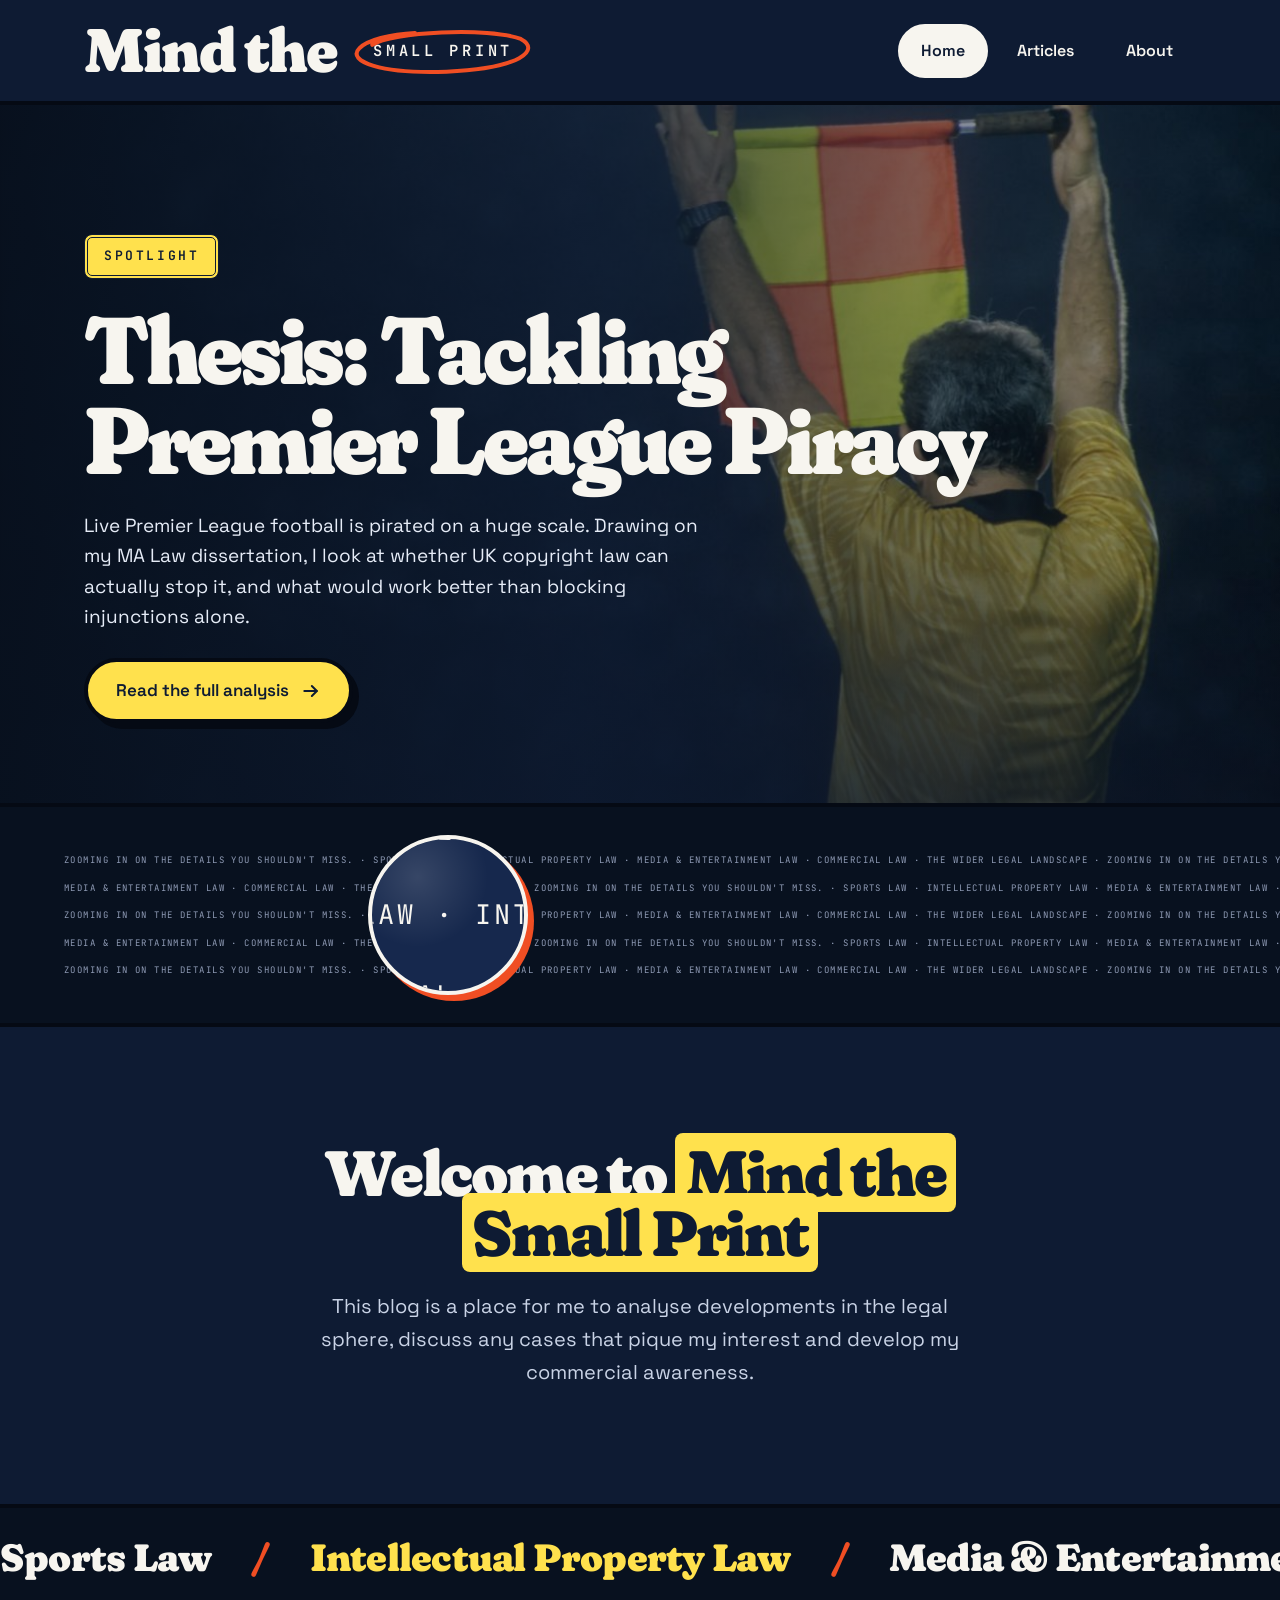
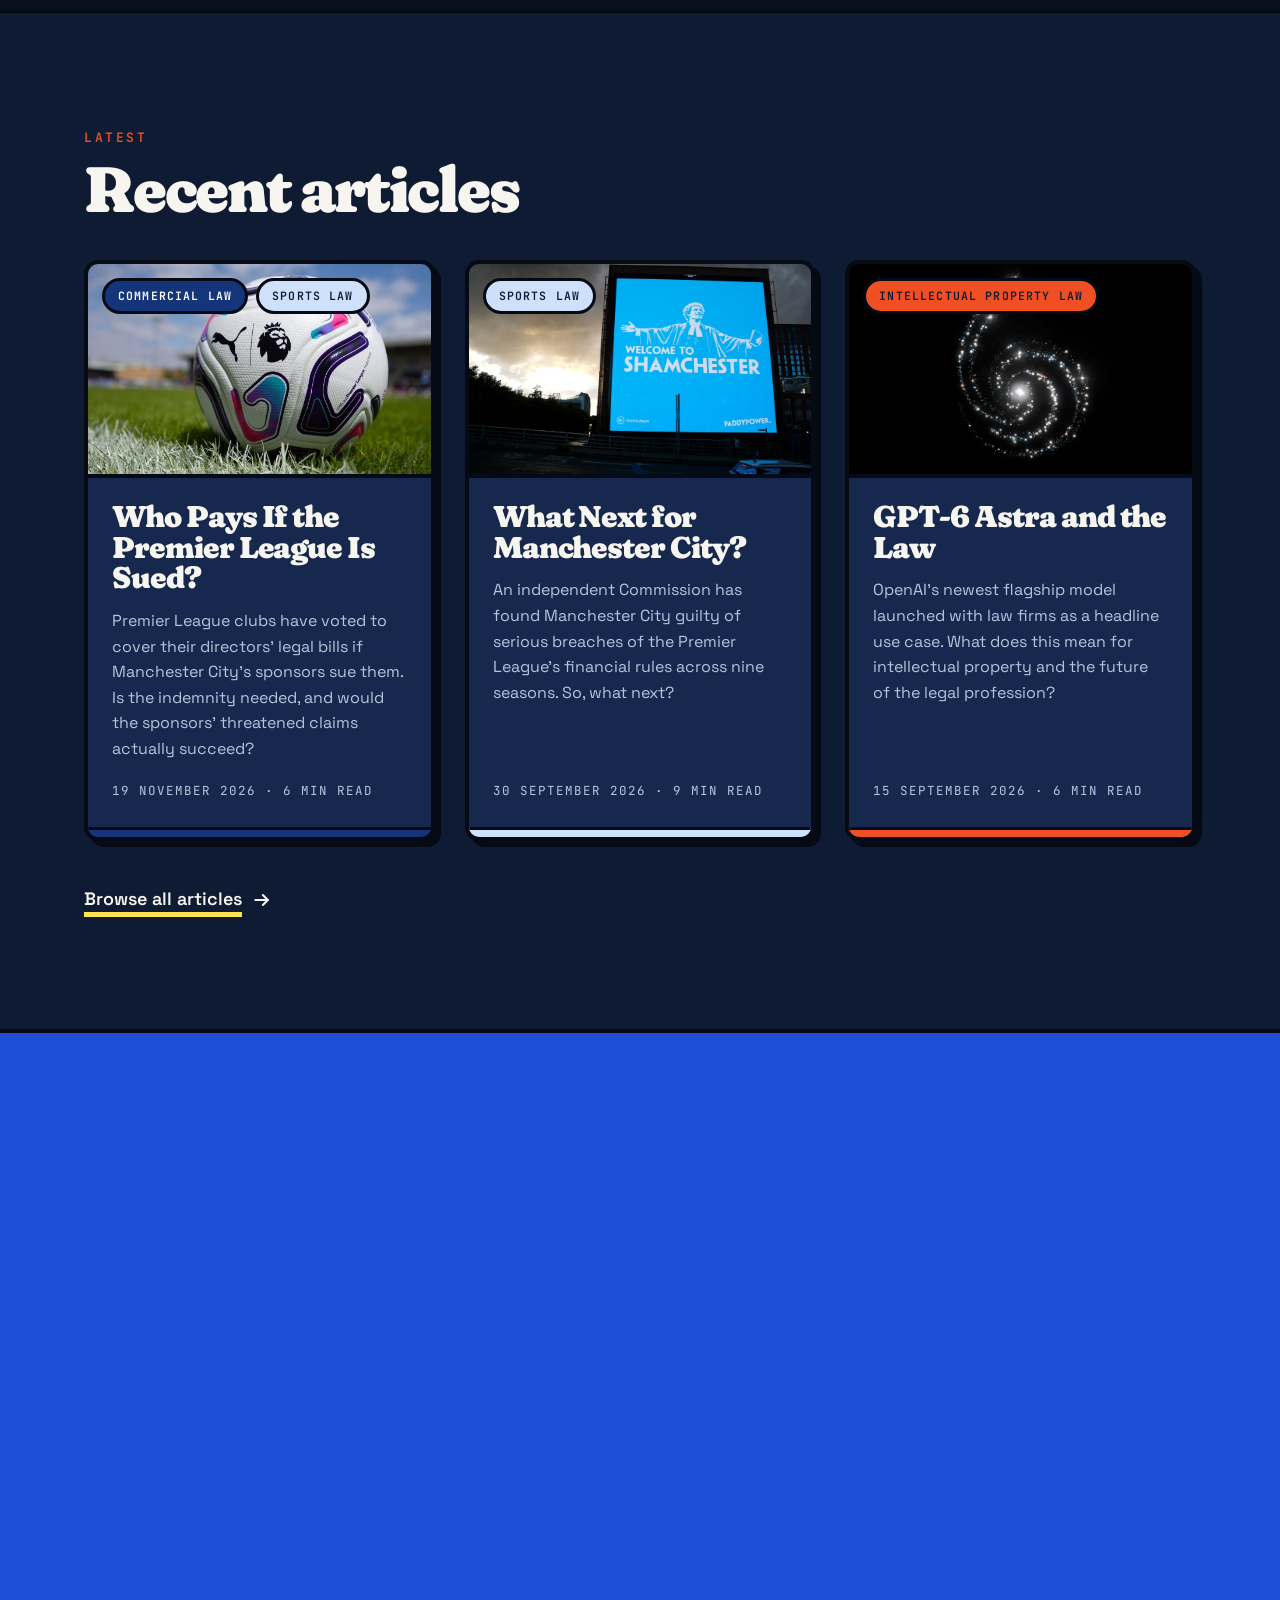
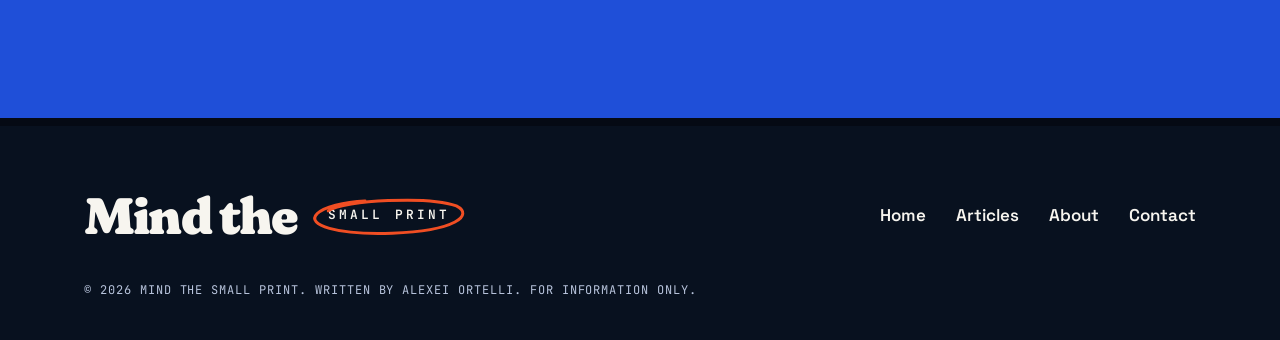
==== commit 6eee4957: "New Man City Article" ====
--- a/index.html
+++ b/index.html
@@ -72,7 +72,20 @@
         <h2 class="display">Recent articles</h2>
       </div>
       <div class="grid">
-        <article class="card cat-sports reveal" data-category="Sports Law" data-title="what next for manchester city?" data-excerpt="an independent commission has found manchester city guilty of serious breaches of the premier league&#x27;s financial rules across nine seasons. so, what next?">
+        <article class="card cat-commercial reveal" data-category="Commercial Law,Sports Law" data-title="who pays if the premier league is sued?" data-excerpt="premier league clubs have voted to cover their directors&#x27; legal bills if manchester city&#x27;s sponsors sue them. is the indemnity needed, and would the sponsors&#x27; threatened claims actually succeed?">
+          <div class="card-media">
+            <img src="assets/article-premier-league-indemnity-hero.jpg" alt="" loading="lazy">
+            <div class="badges"><span class="badge cat-commercial">Commercial Law</span><span class="badge cat-sports">Sports Law</span></div>
+            
+          </div>
+          <div class="card-body">
+            <h3 class="display"><a href="articles/premier-league-directors-indemnity.html">Who Pays If the Premier League Is Sued?</a></h3>
+            <p class="excerpt">Premier League clubs have voted to cover their directors' legal bills if Manchester City's sponsors sue them. Is the indemnity needed, and would the sponsors' threatened claims actually succeed?</p>
+            <div class="card-foot small-print">19 November 2026 &middot; 6 min read</div>
+          </div>
+          <div class="card-stripe" aria-hidden="true"></div>
+        </article>
+        <article class="card cat-sports reveal" data-category="Sports Law" data-title="what next for manchester city?" data-excerpt="an independent commission has found manchester city guilty of serious breaches of the premier league&#x27;s financial rules across nine seasons. so, what next?" data-delay="90">
           <div class="card-media">
             <img src="assets/article-city-hero.jpg" alt="" loading="lazy">
             <div class="badges"><span class="badge cat-sports">Sports Law</span></div>
@@ -85,7 +98,7 @@
           </div>
           <div class="card-stripe" aria-hidden="true"></div>
         </article>
-        <article class="card cat-ip reveal" data-category="Intellectual Property Law" data-title="gpt-6 astra and the law" data-excerpt="openai&#x27;s newest flagship model launched with law firms as a headline use case. what does this mean for intellectual property and the future of the legal profession?" data-delay="90">
+        <article class="card cat-ip reveal" data-category="Intellectual Property Law" data-title="gpt-6 astra and the law" data-excerpt="openai&#x27;s newest flagship model launched with law firms as a headline use case. what does this mean for intellectual property and the future of the legal profession?" data-delay="180">
           <div class="card-media">
             <img src="assets/article-astra-hero.jpg" alt="" loading="lazy">
             <div class="badges"><span class="badge cat-ip">Intellectual Property Law</span></div>
@@ -95,19 +108,6 @@
             <h3 class="display"><a href="articles/gpt-6-astra-and-the-law.html">GPT-6 Astra and the Law</a></h3>
             <p class="excerpt">OpenAI's newest flagship model launched with law firms as a headline use case. What does this mean for intellectual property and the future of the legal profession?</p>
             <div class="card-foot small-print">15 September 2026 &middot; 6 min read</div>
-          </div>
-          <div class="card-stripe" aria-hidden="true"></div>
-        </article>
-        <article class="card cat-sports reveal" data-category="Sports Law" data-title="the bosman ruling at 30" data-excerpt="in 1995, a belgian midfielder&#x27;s contract dispute reshaped the entire landscape of professional football. three decades on, i examine the ruling&#x27;s legacy, from brexit to the 2024 diarra ruling dubbed bosman 2.0." data-delay="180">
-          <div class="card-media">
-            <img src="assets/article-bosman-hero.jpg" alt="" loading="lazy">
-            <div class="badges"><span class="badge cat-sports">Sports Law</span></div>
-            
-          </div>
-          <div class="card-body">
-            <h3 class="display"><a href="articles/bosman-ruling-at-30.html">The Bosman Ruling at 30</a></h3>
-            <p class="excerpt">In 1995, a Belgian midfielder's contract dispute reshaped the entire landscape of professional football. Three decades on, I examine the ruling's legacy, from Brexit to the 2024 Diarra ruling dubbed Bosman 2.0.</p>
-            <div class="card-foot small-print">July 2026 &middot; 6 min read</div>
           </div>
           <div class="card-stripe" aria-hidden="true"></div>
         </article>
